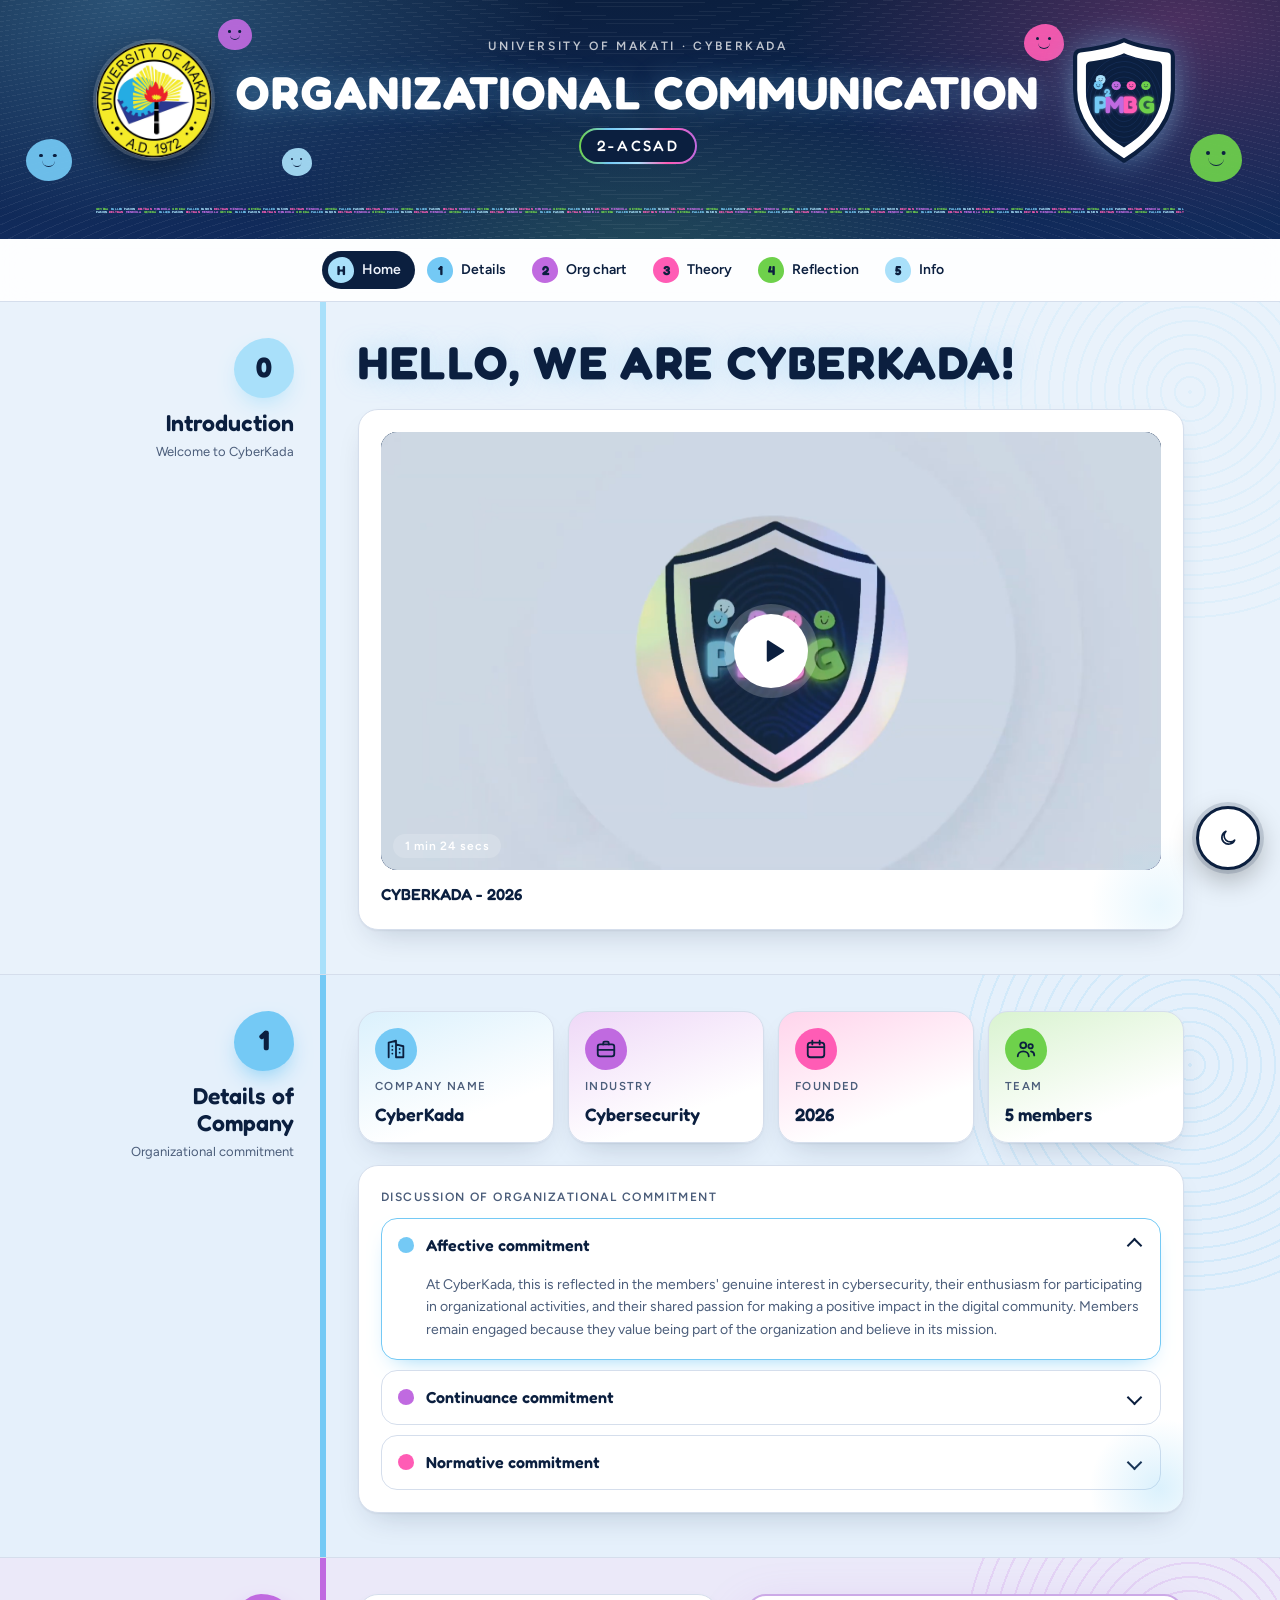
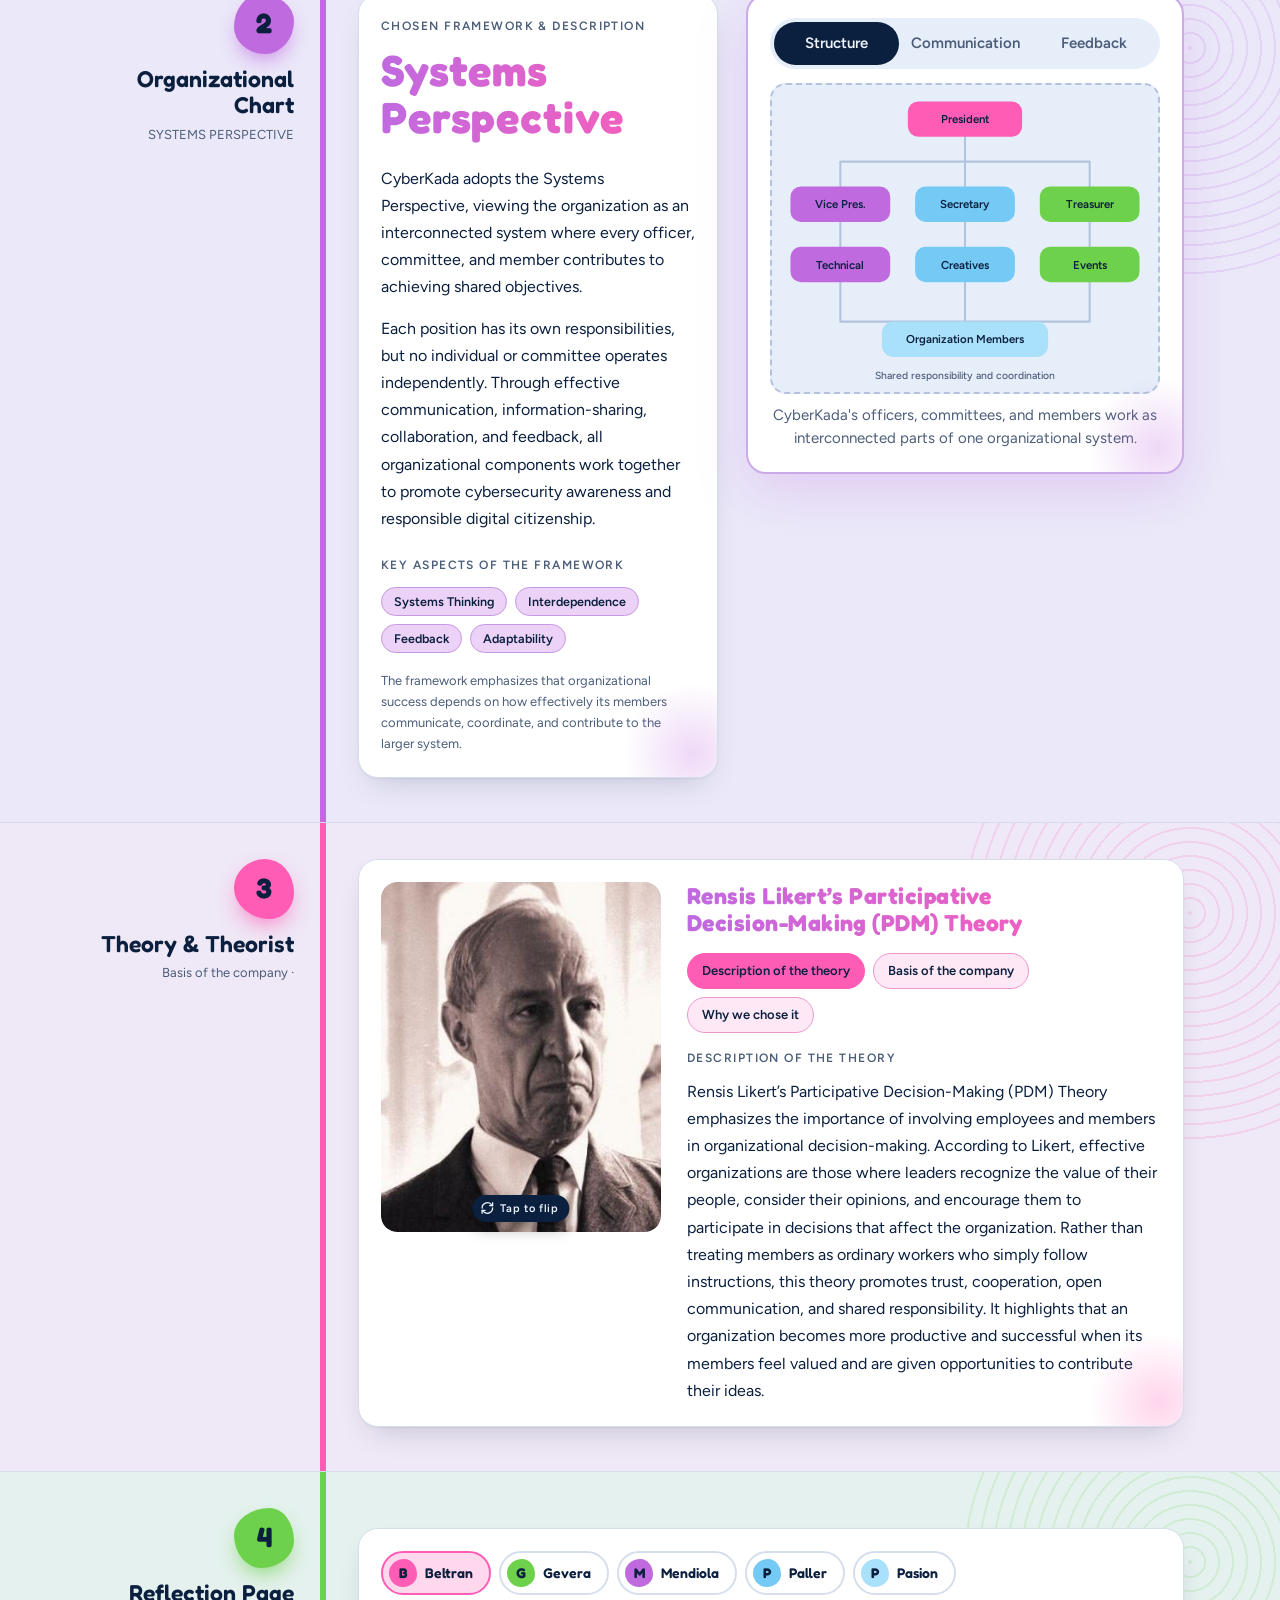
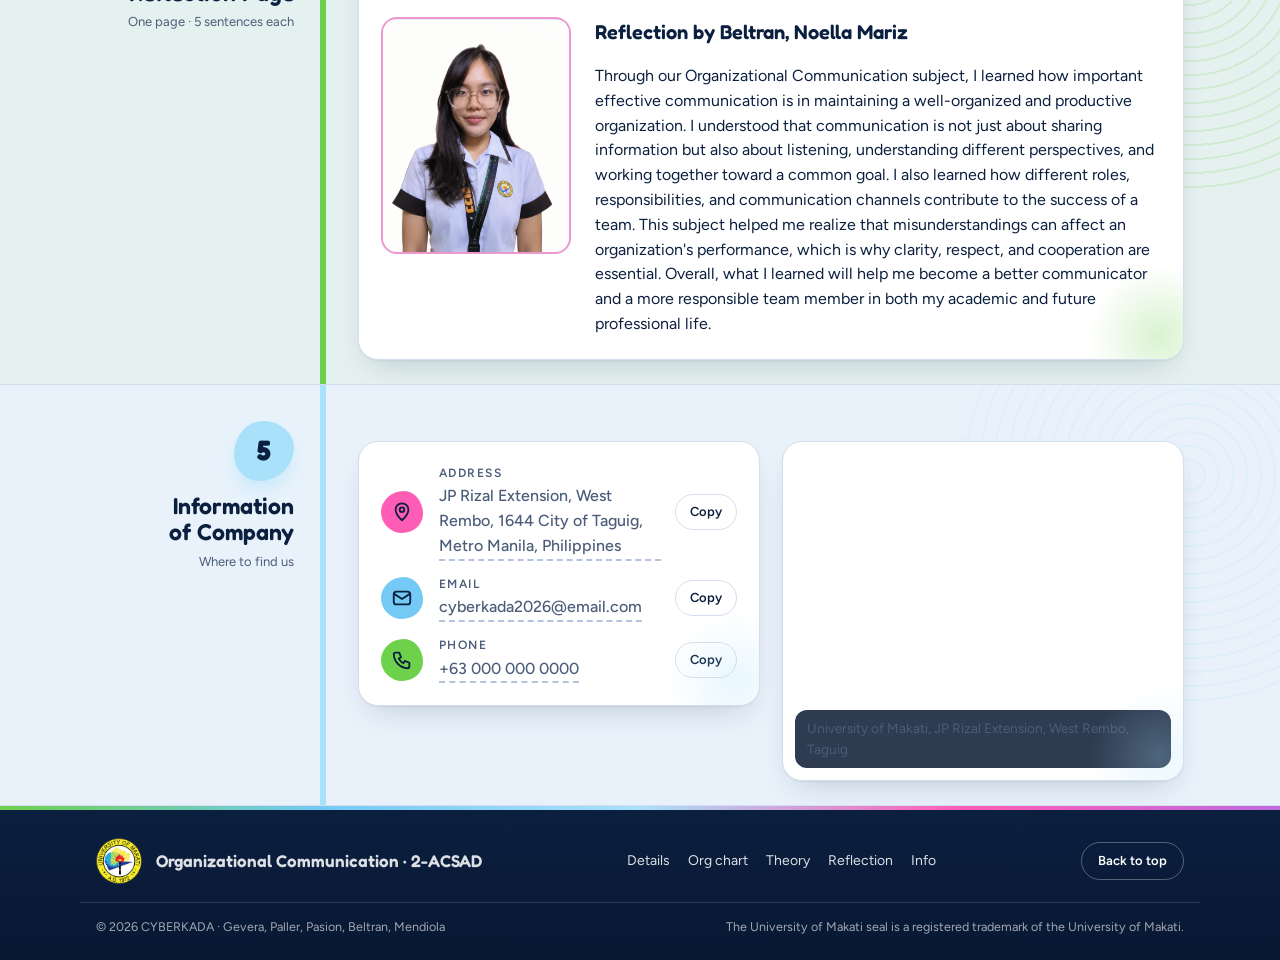
==== index.html @ 62d1622a "Add files via upload" ====
<!DOCTYPE html>
<html lang="en">
<head>
<meta charset="UTF-8">
<meta name="viewport" content="width=device-width, initial-scale=1, viewport-fit=cover">
<title>CyberKada</title>
<link rel="preconnect" href="https://fonts.googleapis.com">
<link rel="preconnect" href="https://fonts.gstatic.com" crossorigin>
<link rel="stylesheet" href="https://fonts.googleapis.com/css2?family=Fredoka:wght@500;600;700&family=Figtree:wght@400;500;600&display=swap">
<link rel="stylesheet" href="style.css">
</head>
<body>

<!-- ============ HERO ============ -->
<header class="hero" id="top-of-page">
  <div class="floaters" aria-hidden="true">
    <i class="fl" style="--c: var(--sky); --s: 46px; left: 2%; top: 58%; --du: 7s"></i>
    <i class="fl" style="--c: var(--violet); --s: 34px; left: 17%; top: 8%; --du: 6s; --d: -2s"></i>
    <i class="fl" style="--c: var(--pink); --s: 40px; left: 80%; top: 10%; --du: 8s; --d: -1s"></i>
    <i class="fl" style="--c: var(--lime); --s: 52px; left: 93%; top: 56%; --du: 7.5s; --d: -3s"></i>
    <i class="fl" style="--c: var(--ice); --s: 30px; left: 22%; top: 62%; --du: 6.5s; --d: -4s"></i>
  </div>

  <div class="wrap">
    <div class="bar">
      <a class="seal" href="#top-of-page" aria-label="University of Makati seal">
        <img src="umak-logo.png" alt="University of Makati seal" width="512" height="512">
      </a>

      <div class="title">
        <p class="eyebrow">University of Makati · Cyberkada</p>
        <h1>Organizational Communication</h1>
        <span class="sect">2-ACSAD</span>
      </div>

      <button class="co" id="logo" type="button" aria-label="P squared M B G company logo. Tap to make the blobs bounce.">
        <svg viewBox="0 0 200 240" aria-hidden="true">
          <defs>
            <path id="shp" d="M100 4C80 14 40 22 16 24Q6 25 6 36L6 100C6 160 50 205 100 236C150 205 194 160 194 100L194 36Q194 25 184 24C160 22 120 14 100 4Z"/>
            <clipPath id="inner"><use href="#shp" transform="translate(100 120) scale(.78) translate(-100 -120)"/></clipPath>
            <filter id="glow" x="-25%" y="-35%" width="150%" height="170%"><feGaussianBlur stdDeviation="3.4"/></filter>
            <g id="letters" font-family="Fredoka, 'Baloo 2', 'Arial Rounded MT Bold', system-ui, sans-serif" font-weight="700" font-size="46" text-anchor="middle">
              <text class="f-sky" x="55" y="144">P</text>
              <text class="f-violet" x="82" y="144">M</text>
              <text class="f-pink" x="113" y="144">B</text>
              <text class="f-lime" x="144" y="144">G</text>
              <text class="f-sky" x="70" y="113" font-size="21" transform="rotate(-10 70 113)">2</text>
            </g>
          </defs>

          <use href="#shp" class="f-paper" stroke="#0b1f3f" stroke-width="8" stroke-linejoin="round"/>
          <g clip-path="url(#inner)">
            <rect width="200" height="240" class="f-navy"/>
            <g class="fp">
              <ellipse cx="100" cy="128" rx="10" ry="13"/>
              <ellipse cx="100" cy="128" rx="18" ry="23" stroke-dasharray="60 5 30 6"/>
              <ellipse cx="100" cy="128" rx="26" ry="33" stroke-dasharray="80 4 40 7"/>
              <ellipse cx="100" cy="128" rx="34" ry="43" stroke-dasharray="100 6 50 5"/>
              <ellipse cx="100" cy="128" rx="42" ry="53" stroke-dasharray="120 5 60 8"/>
              <ellipse cx="100" cy="128" rx="50" ry="63" stroke-dasharray="140 7 70 5"/>
              <ellipse cx="100" cy="128" rx="58" ry="73" stroke-dasharray="160 5 80 9"/>
              <ellipse cx="100" cy="128" rx="66" ry="83" stroke-dasharray="180 8 90 6"/>
              <ellipse cx="100" cy="128" rx="74" ry="93" stroke-dasharray="200 6 100 7"/>
            </g>
          </g>

          <!-- five blobs, one per surname initial -->
          <g transform="translate(55 80)"><g class="bl" style="--i:0"><ellipse rx="9.5" ry="9" class="f-ice"/><circle cx="-3" cy="-1.5" r=".9" class="f-navy"/><circle cx="3" cy="-1.5" r=".9" class="f-navy"/><path class="face-line" d="M-3.2 1.6Q0 4.8 3.2 1.6"/></g></g>
          <g transform="translate(50.5 91)"><g class="bl" style="--i:1"><ellipse rx="8.8" ry="8.2" class="f-sky"/><circle cx="-3" cy="-1.8" r=".9" class="f-navy"/><circle cx="3" cy="-1.8" r=".9" class="f-navy"/><path class="face-line" d="M-3.2 1.4Q0 4.6 3.2 1.4"/></g></g>
          <g transform="translate(85 91.5)"><g class="bl" style="--i:2"><ellipse rx="9" ry="8.4" class="f-violet"/><circle cx="-3" cy="-1.8" r=".9" class="f-navy"/><circle cx="3" cy="-1.8" r=".9" class="f-navy"/><path class="face-line" d="M-3.2 1.4Q0 4.6 3.2 1.4"/></g></g>
          <g transform="translate(114 91.5)"><g class="bl" style="--i:3"><ellipse rx="9" ry="8.4" class="f-pink"/><circle cx="-3" cy="-1.8" r=".9" class="f-navy"/><circle cx="3" cy="-1.8" r=".9" class="f-navy"/><path class="face-line" d="M-3.2 1.4Q0 4.6 3.2 1.4"/></g></g>
          <g transform="translate(142 91.5)"><g class="bl" style="--i:4"><ellipse rx="9" ry="8.4" class="f-lime"/><circle cx="-3" cy="-1.8" r=".9" class="f-navy"/><circle cx="3" cy="-1.8" r=".9" class="f-navy"/><path class="face-line" d="M-3.2 1.4Q0 4.6 3.2 1.4"/></g></g>

          <use href="#letters" filter="url(#glow)" opacity=".85"/>
          <use href="#letters"/>
        </svg>
      </button>
    </div>

    

    <!-- Divider: a line from afar, the surnames when zoomed in (filled by script.js) -->
    <div class="names" id="rule" aria-hidden="true"></div>
  </div>
</header>

<!-- ============ STICKY NAV ============ -->
<nav class="nav" aria-label="Sections">
  <div class="wrap">
    <div class="pills">
      <a class="pill" href="#s0" style="--c: var(--ice)"><b>H</b>Home</a>
      <a class="pill" href="#s1" style="--c: var(--sky)"><b>1</b>Details</a>
      <a class="pill" href="#s2" style="--c: var(--violet)"><b>2</b>Org chart</a>
      <a class="pill" href="#s3" style="--c: var(--pink)"><b>3</b>Theory</a>
      <a class="pill" href="#s4" style="--c: var(--lime)"><b>4</b>Reflection</a>
      <a class="pill" href="#s5" style="--c: var(--ice)"><b>5</b>Info</a>
    </div>
    
  </div>
  <div class="progress" aria-hidden="true"></div>
</nav>

<main>


  <section class="band" id="s0" style="--c: var(--ice)" aria-labelledby="h0-intro">
    <div class="wrap sec">
      <div class="rail-col">
        <div class="rail">
          <div class="num">0</div>
          <div>
            <h2 id="h0-intro">Introduction</h2>
            <p class="hint">Welcome to CyberKada</p>
          </div>
        </div>
      </div>
      <div class="body">
        <h1>Hello, we are CyberKada!</h1>

        <!-- EMBEDDED VIDEO (moved here from Section 3) -->
        <div class="card rv" style="--c: var(--ice)">
          <!-- Put the embed link in data-embed, e.g. https://www.youtube.com/embed/VIDEO_ID -->
            <div class="video" id="video" data-embed="https://youtu.be/MFbnEUSoSR4?si=1I6hpJGEQ3uAbpvI">
            <div class="vposter">
              <img src="img/Screenshot 2026-11-20 142925.png" alt="Thumbnail">
            </div>
            <button class="play" id="play" type="button" aria-label="Play the intro video">
              <svg viewBox="0 0 24 24" fill="currentColor" aria-hidden="true"><path d="M7 4.5v15a1 1 0 0 0 1.5.86l12-7.5a1 1 0 0 0 0-1.72l-12-7.5A1 1 0 0 0 7 4.5z"/></svg>
            </button>
            <span class="vbadge">1 min 24 secs</span>
          </div>
          <div class="vcap">
            <strong>CYBERKADA - 2026</strong>
          </div>
        </div>
      </div>
    </div>
  </section>

  <!-- ============ 1 · DETAILS OF COMPANY ============ -->
  <section class="band" id="s1" style="--c: var(--sky)" aria-labelledby="h1-details">
    <div class="wrap sec">
      <div class="rail-col">
        <div class="rail">
          <div class="num">1</div>
          <div>
            <h2 id="h1-details">Details of Company</h2>
            <p class="hint">Organizational commitment</p>
          </div>
        </div>
      </div>
      <div class="body">
        <div class="tiles rv">
          <article class="tile" style="--c: var(--sky)">
            <span class="ico"><svg viewBox="0 0 24 24" fill="none" stroke="currentColor" stroke-width="2" stroke-linecap="round" stroke-linejoin="round" aria-hidden="true"><path d="M4 21V5l8-2v18M12 21h8V9l-8-2M8 9h.01M8 13h.01M8 17h.01M16 12h.01M16 16h.01"/></svg></span>
            <span class="k">Company name</span>
            <strong class="v">CyberKada</strong>
          </article>
          <article class="tile" style="--c: var(--violet)">
            <span class="ico"><svg viewBox="0 0 24 24" fill="none" stroke="currentColor" stroke-width="2" stroke-linecap="round" stroke-linejoin="round" aria-hidden="true"><rect x="3" y="7" width="18" height="13" rx="2.5"/><path d="M9 7V5.5A1.5 1.5 0 0 1 10.5 4h3A1.5 1.5 0 0 1 15 5.5V7M3 13h18"/></svg></span>
            <span class="k">Industry</span>
            <strong class="v">Cybersecurity</strong>
          </article>
          <article class="tile" style="--c: var(--pink)">
            <span class="ico"><svg viewBox="0 0 24 24" fill="none" stroke="currentColor" stroke-width="2" stroke-linecap="round" stroke-linejoin="round" aria-hidden="true"><rect x="3" y="5" width="18" height="16" rx="3"/><path d="M8 3v4M16 3v4M3 10h18"/></svg></span>
            <span class="k">Founded</span>
            <strong class="v">2026</strong>
          </article>
          <article class="tile" style="--c: var(--lime)">
            <span class="ico"><svg viewBox="0 0 24 24" fill="none" stroke="currentColor" stroke-width="2" stroke-linecap="round" stroke-linejoin="round" aria-hidden="true"><circle cx="9" cy="8" r="3.2"/><path d="M3 20c0-3.5 2.7-5.5 6-5.5s6 2 6 5.5"/><circle cx="17" cy="9" r="2.4"/><path d="M17.5 14.6c2.3.3 3.5 2 3.5 4.4"/></svg></span>
            <span class="k">Team</span>
            <strong class="v"><span data-count="5">5</span> members</strong>
          </article>
        </div>

        <div class="card rv" style="--c: var(--sky)">
          <p class="kicker">Discussion of organizational commitment</p>
         <div class="acc">
          <details open name="commitment" style="--c: var(--sky)">
            <summary><span>Affective commitment</span></summary>
            <div class="acc-body">
              <p>
                At CyberKada, this is reflected in the members' genuine interest in cybersecurity,
                their enthusiasm for participating in organizational activities, and their shared
                passion for making a positive impact in the digital community. Members remain engaged
                because they value being part of the organization and believe in its mission.
              </p>
            </div>
          </details>

          <details name="commitment" style="--c: var(--violet)">
            <summary><span>Continuance commitment</span></summary>
            <div class="acc-body">
              <p>
                Within CyberKada, members recognize the value of the experiences, knowledge,
                opportunities, relationships, and skills they gain through their involvement.
                The responsibilities they undertake and the progress they contribute to encourage
                them to remain committed and continue supporting the organization's initiatives.
              </p>
            </div>
          </details>

          <details name="commitment" style="--c: var(--pink)">
            <summary><span>Normative commitment</span></summary>
            <div class="acc-body">
              <p>
                At CyberKada, this is demonstrated through members' dedication to fulfilling
                their assigned roles, supporting fellow members, and contributing to organizational
                objectives. Members recognize their responsibilities and remain committed to upholding
                the organization's values, maintaining teamwork, and fulfilling the trust placed in them.
              </p>
            </div>
          </details>
        </div>
        </div>
      </div>
    </div>
  </section>


<!-- ============ 2 · ORGANIZATIONAL CHART ============ -->
<section class="band" id="s2" style="--c: var(--violet)" aria-labelledby="h2-chart">
  <div class="wrap sec">
    <div class="rail-col">
      <div class="rail">
        <div class="num">2</div>
        <div>
          <h2 id="h2-chart">Organizational Chart</h2>
          <p class="hint">SYSTEMS PERSPECTIVE</p>
        </div>
      </div>
    </div>

    <div class="body">
      <div class="split">

                <!-- FRAMEWORK DESCRIPTION (left) -->
        <div class="card fw rv" style="--c: var(--violet)">
          <p class="kicker">Chosen framework &amp; description</p>

          <h3 class="fw-word">Systems Perspective</h3>

          <p>
            CyberKada adopts the Systems Perspective, viewing the
            organization as an interconnected system where every
            officer, committee, and member contributes to achieving
            shared objectives.
          </p>

          <p>
            Each position has its own responsibilities, but no
            individual or committee operates independently.
            Through effective communication, information-sharing,
            collaboration, and feedback, all organizational
            components work together to promote cybersecurity
            awareness and responsible digital citizenship.
          </p>

          <p class="kicker">Key aspects of the framework</p>

          <div class="chips">
            <span class="tag">Systems Thinking</span>
            <span class="tag">Interdependence</span>
            <span class="tag">Feedback</span>
            <span class="tag">Adaptability</span>
          </div>

          <p class="note">
            The framework emphasizes that organizational success
            depends on how effectively its members communicate,
            coordinate, and contribute to the larger system.
          </p>
        </div>

        <!-- ORGANIZATIONAL CHART PREVIEW (main highlight, right) -->
        <div class="card chart-card rv" style="--c: var(--violet)">


          <div class="seg" role="group" aria-label="Preview organizational systems">
            <button type="button" data-variant="tree" aria-pressed="true">Structure</button>
            <button type="button" data-variant="flat" aria-pressed="false">Communication</button>
            <button type="button" data-variant="matrix" aria-pressed="false">Feedback</button>
          </div>

          <button class="zoom" type="button" data-zoom aria-label="Enlarge the chart preview">

                        <svg class="orgsvg" id="orgsvg" data-active="tree"
              viewBox="0 0 360 284"
              role="img"
              aria-label="CyberKada interconnected organizational system">

              <!-- 1. STRUCTURE -->
              <g data-v="tree">
                <path class="ln"
                  d="M180 44 V68
                     M60 68 H300
                     M60 68 V92 M180 68 V92 M300 68 V92
                     M60 126 V150 M180 126 V150 M300 126 V150
                     M60 184 V222 M180 184 V222 M300 184 V222
                     M60 222 H300"/>

                <g class="nd n-pink">
                  <title>President</title>
                  <rect x="125" y="10" width="110" height="34" rx="10"/>
                  <text x="180" y="31">President</text>
                </g>

                <g class="nd n-violet">
                  <rect x="12" y="92" width="96" height="34" rx="10"/>
                  <text x="60" y="113">Vice Pres.</text>
                </g>
                <g class="nd n-sky">
                  <rect x="132" y="92" width="96" height="34" rx="10"/>
                  <text x="180" y="113">Secretary</text>
                </g>
                <g class="nd n-lime">
                  <rect x="252" y="92" width="96" height="34" rx="10"/>
                  <text x="300" y="113">Treasurer</text>
                </g>

                <g class="nd n-violet">
                  <rect x="12" y="150" width="96" height="34" rx="10"/>
                  <text x="60" y="171">Technical</text>
                </g>
                <g class="nd n-sky">
                  <rect x="132" y="150" width="96" height="34" rx="10"/>
                  <text x="180" y="171">Creatives</text>
                </g>
                <g class="nd n-lime">
                  <rect x="252" y="150" width="96" height="34" rx="10"/>
                  <text x="300" y="171">Events</text>
                </g>

                <g class="nd n-ice">
                  <rect x="100" y="222" width="160" height="34" rx="11"/>
                  <text x="180" y="243">Organization Members</text>
                </g>

                <text x="180" y="277" class="svg-note">
                  Shared responsibility and coordination
                </text>
              </g>

              <!-- 2. COMMUNICATION -->
              <g data-v="flat">
                <defs>
                  <marker id="commArrow" markerWidth="6" markerHeight="6"
                    refX="5" refY="3" orient="auto">
                    <path d="M0 0 L6 3 L0 6" fill="none"
                      stroke="currentColor" stroke-width="1"/>
                  </marker>
                </defs>

                <g class="nd n-pink">
                  <rect x="120" y="10" width="120" height="34" rx="10"/>
                  <text x="180" y="31">Leadership</text>
                </g>

                <path class="ln" marker-end="url(#commArrow)"
                  d="M180 44 V74
                     M60 74 H300
                     M60 74 V108
                     M180 74 V108
                     M300 74 V108"/>

                <g class="nd n-violet">
                  <rect x="12" y="108" width="96" height="34" rx="10"/>
                  <text x="60" y="129">Technical</text>
                </g>
                <g class="nd n-sky">
                  <rect x="132" y="108" width="96" height="34" rx="10"/>
                  <text x="180" y="129">Creatives</text>
                </g>
                <g class="nd n-lime">
                  <rect x="252" y="108" width="96" height="34" rx="10"/>
                  <text x="300" y="129">Events</text>
                </g>

                <path class="ln" marker-end="url(#commArrow)"
                  d="M108 125 H132
                     M228 125 H252"/>

                <path class="ln" marker-end="url(#commArrow)"
                  d="M60 142 V186
                     M180 142 V186
                     M300 142 V186
                     M60 186 H300
                     M180 186 V212"/>

                <g class="nd n-ice">
                  <rect x="110" y="212" width="140" height="34" rx="11"/>
                  <text x="180" y="233">Members</text>
                </g>

                <text x="180" y="270" class="svg-note">
                  Information sharing and coordination
                </text>
              </g>

              <!-- 3. FEEDBACK -->
              <g data-v="matrix">
                <g class="nd n-pink">
                  <rect x="120" y="10" width="120" height="34" rx="10"/>
                  <text x="180" y="31">CyberKada</text>
                </g>

                <path class="ln" d="M180 44 V70"/>

                <g class="nd n-sky">
                  <rect x="95" y="70" width="170" height="34" rx="10"/>
                  <text x="180" y="91">Activities &amp; Projects</text>
                </g>

                <path class="ln" d="M180 104 V130"/>

                <g class="nd n-lime">
                  <rect x="95" y="130" width="170" height="34" rx="10"/>
                  <text x="180" y="151">Evaluation</text>
                </g>

                <path class="ln" d="M180 164 V190"/>

                <g class="nd n-violet">
                  <rect x="95" y="190" width="170" height="34" rx="10"/>
                  <text x="180" y="211">Feedback &amp; Suggestions</text>
                </g>

                <!-- feedback loop back to CyberKada -->
                <path class="ln" d="M95 207 H34 V27 H120"/>
                <path class="ln" d="M109 20 L120 27 L109 34"/>

                <text x="180" y="256" class="svg-note">
                  Continuous improvement and adaptation
                </text>
              </g>

            </svg>
          </button>

          <p class="note" id="org-description">
            CyberKada's officers, committees, and members work as
            interconnected parts of one organizational system.
          </p>
        </div>

      </div>
    </div>
  </div>
</section>


  <!-- ============ 3 · THEORY & THEORIST ============ -->
  <section class="band" id="s3" style="--c: var(--pink)" aria-labelledby="h3-theory">
    <div class="wrap sec">
      <div class="rail-col">
        <div class="rail">
          <div class="num">3</div>
          <div>
            <h2 id="h3-theory">Theory &amp; Theorist</h2>
            <p class="hint">Basis of the company · </p>
          </div>
        </div>
      </div>
      <div class="body">
        <div class="theory-grid">
          <div class="card rv" style="--c: var(--pink)">
            <div class="tcard">

              <!-- Flip photo: front = theorist, back = second image -->
              <div class="flip" id="flip" role="button" tabindex="0" aria-pressed="false"
                   aria-label="Theorist photo. Press to flip and see the other image.">
                <div class="flip-in">
                  <div class="face front">
                    <img src="img/renesis.jpg" alt="Photo of Rensis Likert">
                  </div>
                  <div class="face back photo">
                    <img src="img/pdm diagram.jpg" alt="PDM Theory">
                  </div>
                  

                </div>
<button class="flip-zoom" id="flipZoom" type="button" aria-label="Enlarge the PDM diagram" tabindex="-1" style="position:absolute;right:10px;bottom:10px;z-index:4;margin:0;padding:3px 10px;border:0;border-radius:999px;background:var(--ink);color:var(--bg);font:600 11px var(--font-body);letter-spacing:.06em;line-height:1.5;opacity:0;pointer-events:none;transition:opacity .2s">Enlarge</button>                
                <span class="flip-hint" id="flipHint" aria-hidden="true">
                  <svg viewBox="0 0 24 24" fill="none" stroke="currentColor" stroke-width="2.2" stroke-linecap="round" stroke-linejoin="round"><path d="M3 12a9 9 0 0 1 15.5-6.2L21 8"/><path d="M21 3v5h-5"/><path d="M21 12a9 9 0 0 1-15.5 6.2L3 16"/><path d="M3 21v-5h5"/></svg>
                  <span id="flipHintText">Tap to flip</span>
                </span>
              </div>

              <div>

                <!-- Paragraph switcher -->

                <h5 class="fw-word-sm">Rensis Likert’s Participative Decision-Making (PDM) Theory</h5>

                <p class="kicker"></p>


                <div class="ttabs" role="tablist" aria-label="Theory sections">
                  <button class="ttab" role="tab" id="tt-1" aria-controls="tp-1" aria-selected="true" type="button">Description of the theory</button>
                  <button class="ttab" role="tab" id="tt-2" aria-controls="tp-2" aria-selected="false" tabindex="-1" type="button">Basis of the company</button>
                  <button class="ttab" role="tab" id="tt-3" aria-controls="tp-3" aria-selected="false" tabindex="-1" type="button">Why we chose it</button>
                </div>

                <div class="tpanel" id="tp-1" role="tabpanel" aria-labelledby="tt-1">
                  <p class="kicker">Description of the theory</p>
                  <p>Rensis Likert’s Participative Decision-Making (PDM) Theory emphasizes the importance of involving employees and members in organizational decision-making. According to Likert, effective organizations are those where leaders recognize the value of their people, consider their opinions, and encourage them to participate in decisions that affect the organization. Rather than treating members as ordinary workers who simply follow instructions, this theory promotes trust, cooperation, open communication, and shared responsibility. It highlights that an organization becomes more productive and successful when its members feel valued and are given opportunities to contribute their ideas.</p>
                </div>

                <div class="tpanel" id="tp-2" role="tabpanel" aria-labelledby="tt-2" hidden>
                  <p class="kicker">Basis of the company</p>
                  <p>This theory relates to CyberKada because our organization promotes cybersecurity awareness, digital literacy, and responsible technology use through teamwork and collective efforts. Although each of our five members has a specific role and responsibility, every member contributes ideas, suggestions, and efforts toward achieving our common goals. For instance, when planning cybersecurity awareness campaigns, creating educational materials, or organizing activities, members can share their perspectives and participate in making decisions. Our organizational structure provides leadership and clear responsibilities while still allowing collaboration and communication among members. This reflects Likert’s idea that an organization’s success depends not only on its leaders but also on the active participation of its people.</p>
                </div>

                <div class="tpanel" id="tp-3" role="tabpanel" aria-labelledby="tt-3" hidden>
                  <p class="kicker">Why we chose it</p>
                  <p>We chose Rensis Likert’s Participative Decision-Making Theory because we believe that CyberKada cannot achieve its objectives through individual efforts alone. Since our organization focuses on educating and empowering people about cybersecurity, we also need to practice the values we promote within our own team. By listening to one another, respecting different opinions, and making decisions collaboratively, we can develop better ideas and accomplish our responsibilities more effectively. This theory represents the kind of organization we want CyberKada to be: one where leadership is supported by teamwork, every member has a voice, and everyone works together toward a common purpose.</p>
                </div>
              </div>

            </div>
          </div>
        </div>
      </div>
    </div>
  </section>

    <!-- ============ 4 · REFLECTION PAGE ============ -->
  <section class="band" id="s4" style="--c: var(--lime)" aria-labelledby="h4-reflection">
    <div class="wrap sec">
      <div class="rail-col">
        <div class="rail">
          <div class="num">4</div>
          <div>
            <h2 id="h4-reflection">Reflection Page</h2>
            <p class="hint">One page · 5 sentences each</p>
          </div>
        </div>
      </div>
      <div class="body">
        <div class="card rv" style="--c: var(--lime)">

          <div class="tabs" role="tablist" aria-label="Group members">
            <button class="tab" role="tab" type="button" id="tab-beltran" aria-controls="panel-beltran" aria-selected="true" style="--c: var(--pink)"><i class="mini">B</i>Beltran</button>
            <button class="tab" role="tab" type="button" id="tab-gevera" aria-controls="panel-gevera" aria-selected="false" tabindex="-1" style="--c: var(--lime)"><i class="mini">G</i>Gevera</button>
            <button class="tab" role="tab" type="button" id="tab-mendiola" aria-controls="panel-mendiola" aria-selected="false" tabindex="-1" style="--c: var(--violet)"><i class="mini">M</i>Mendiola</button>
            <button class="tab" role="tab" type="button" id="tab-paller" aria-controls="panel-paller" aria-selected="false" tabindex="-1" style="--c: var(--sky)"><i class="mini">P</i>Paller</button>
            <button class="tab" role="tab" type="button" id="tab-pasion" aria-controls="panel-pasion" aria-selected="false" tabindex="-1" style="--c: var(--ice)"><i class="mini">P</i>Pasion</button>
          </div>

          <!-- ===== BELTRAN ===== -->
          <div class="panel" role="tabpanel" id="panel-beltran" aria-labelledby="tab-beltran" style="--c: var(--pink)">
            <div class="refl">
              <figure class="rphoto">
                <svg viewBox="0 0 24 24" fill="none" stroke="currentColor" stroke-width="1.6" stroke-linecap="round" stroke-linejoin="round" aria-hidden="true"><circle cx="12" cy="8" r="3.5"/><path d="M5 20c0-4 3-6 7-6s7 2 7 6"/></svg>
                <img src="img/Beltran.png" alt="Photo of Noella Mariz Beltran">
              </figure>
              <div class="rtext">
                <div class="pan-head"><h3>Reflection by Beltran, Noella Mariz</h3></div>
                <p>
                  Through our Organizational Communication subject, I learned how important effective
                  communication is in maintaining a well-organized and productive organization.
                  I understood that communication is not just about sharing information but also
                  about listening, understanding different perspectives, and working together toward
                  a common goal. I also learned how different roles, responsibilities, and communication
                  channels contribute to the success of a team. This subject helped me realize that
                  misunderstandings can affect an organization's performance, which is why clarity, respect,
                  and cooperation are essential. Overall, what I learned will help me become a better communicator
                  and a more responsible team member in both my academic and future professional life.
                </p>
              </div>
            </div>
          </div>

          <!-- ===== GEVERA ===== -->
          <div class="panel" role="tabpanel" id="panel-gevera" aria-labelledby="tab-gevera" style="--c: var(--lime)" hidden>
            <div class="refl">
              <figure class="rphoto">
                
                
                <img src="img/Dan.jpg" alt="Daniel Gevera">
              </figure>
              <div class="rtext">
                <div class="pan-head"><h3>Reflection by Gevera, Daniel</h3></div>
                <p>
                  <!-- paste Gevera's reflection paragraph here -->
                  Organizational Communication taught me that an organization can only function well when its members communicate clearly, honestly, and consistently. Working on CyberKada helped me see how each role, from leadership to the creative and technical teams, depends on shared information and coordination to reach common goals. I learned that good communication also means listening to feedback and being open to different ideas, since these help a team improve and adapt. This subject showed me that commitment grows when members feel valued, understand their responsibilities, and trust one another. Overall, what I learned will help me become a more cooperative and effective communicator in both my academic life and my future career.
                </p>
              </div>
            </div>
          </div>

          <!-- ===== MENDIOLA ===== -->
          <div class="panel" role="tabpanel" id="panel-mendiola" aria-labelledby="tab-mendiola" style="--c: var(--violet)" hidden>
            <div class="refl">
              <figure class="rphoto">
                <img src="img/CJ.png" alt="Carl Justin Mendiola">
              </figure>
              <div class="rtext">
                <div class="pan-head"><h3>Reflection by Mendiola, Carl Justin</h3></div>
                <p>
                   Through our Organizational Communication subject, I learned that good communication is important in making a team work better. While working on our CyberKada project, I realized that I cannot just focus on my own responsibilities because I also need to consider my groupmates and how our work connects with one another. I learned that sharing ideas, listening to different opinions, and helping each other make decisions can make it easier for us to reach our goals. It also made me realize that I still have room to improve when it comes to expressing my thoughts and communicating with others. Overall, this subject taught me to be more open, responsible, and cooperative, which I know will help me in future school projects and in my career.
                  </p>
                </p>
              </div>
            </div>
          </div>

          <!-- ===== PALLER ===== -->
          <div class="panel" role="tabpanel" id="panel-paller" aria-labelledby="tab-paller" style="--c: var(--sky)" hidden>
            <div class="refl">
              <figure class="rphoto">
                <svg viewBox="0 0 24 24" fill="none" stroke="currentColor" stroke-width="1.6" stroke-linecap="round" stroke-linejoin="round" aria-hidden="true"><circle cx="12" cy="8" r="3.5"/><path d="M5 20c0-4 3-6 7-6s7 2 7 6"/></svg>
                 <img src="img/Paller.jpg" alt="Photo of Zither Alphonsus Paller">
              </figure>
              <div class="rtext">
                <div class="pan-head"><h3>Reflection by Paller, Zither Alphonsus</h3></div>
                <p>
                  <!-- paste Paller's reflection paragraph here -->
                  Through Organizational Communication, I learned that communication is the thread that holds an organization together, and that it involves listening and giving feedback as much as sharing information. Building CyberKada with my groupmates showed me how the Systems Perspective works in practice, because every officer, committee, and member depends on the others to get things done. I also came to understand that commitment comes in different forms, whether it is genuine interest in the cause, the value of what we gain from staying, or the responsibility we feel toward our teammates. Working on this project taught me that unclear messages and unshared updates can slow down a team, while respect and open discussion help it move forward. Overall, this subject has prepared me to be a clearer communicator and a more dependable team member, both in my studies and in my future career in the field of technology.
                </p>
              </div>
            </div>
          </div>

          <!-- ===== PASION ===== -->
          <div class="panel" role="tabpanel" id="panel-pasion" aria-labelledby="tab-pasion" style="--c: var(--ice)" hidden>
            <div class="refl">
              <figure class="rphoto">
                <img src="img/Hans.jpg" alt="Hans Pasion">
              </figure>
              <div class="rtext">
                <div class="pan-head"><h3>Reflection by Pasion, Hans Philip</h3></div>
                <p>
                  <!-- paste Pasion's reflection paragraph here -->
                  Through Organizational Communication, I realized how important communication is in building a successful and organized team. Being part of CyberKada with my groupmates helped me understand that teamwork is not only about completing tasks but also about supporting one another and taking responsibility. I learned that every member has a role to fulfill, and cooperation makes it easier to achieve our common goals. I also realized that listening to others, respecting different opinions, and giving clear updates can prevent misunderstandings and improve our teamwork. This experience taught me that commitment, trust, and open communication are important in maintaining a strong organization. Overall, this subject helped me improve how I communicate and work with others, which I can apply not only in my studies but also in my future career.
                </p>
              </div>
            </div>
          </div>

        </div>
      </div>
    </div>
  </section>

  <!-- ============ 5 · INFORMATION OF COMPANY ============ -->
  <section class="band" id="s5" style="--c: var(--ice)" aria-labelledby="h5-info">
    <div class="wrap sec">
      <div class="rail-col">
        <div class="rail">
          <div class="num">5</div>
          <div>
            <h2 id="h5-info">Information of Company</h2>
            <p class="hint">Where to find us</p>
          </div>
        </div>
      </div>
      <div class="body">
        <div class="split">
          <div class="card rv" style="--c: var(--ice)">
            <ul class="clist">
              <li>
                <span class="ico" style="--c: var(--pink)"><svg viewBox="0 0 24 24" fill="none" stroke="currentColor" stroke-width="2" stroke-linecap="round" stroke-linejoin="round" aria-hidden="true"><path d="M12 21s-7-6.2-7-11.5a7 7 0 0 1 14 0C19 14.8 12 21 12 21z"/><circle cx="12" cy="9.5" r="2.5"/></svg></span>
                <div><p class="kicker">Address</p><p class="val ph-text" id="addr">JP Rizal Extension, West Rembo, 1644 City of Taguig, Metro Manila, Philippines</p></div>
                <button class="copy" type="button" data-copy="#addr">Copy</button>
              </li>
              <li>
                <span class="ico" style="--c: var(--sky)"><svg viewBox="0 0 24 24" fill="none" stroke="currentColor" stroke-width="2" stroke-linecap="round" stroke-linejoin="round" aria-hidden="true"><rect x="3" y="5" width="18" height="14" rx="3"/><path d="M3.5 7.5 12 13l8.5-5.5"/></svg></span>
                <div><p class="kicker">Email</p><p class="val ph-text" id="mail">cyberkada2026@email.com</p></div>
                <button class="copy" type="button" data-copy="#mail">Copy</button>
              </li>
              <li>
                <span class="ico" style="--c: var(--lime)"><svg viewBox="0 0 24 24" fill="none" stroke="currentColor" stroke-width="2" stroke-linecap="round" stroke-linejoin="round" aria-hidden="true"><path d="M5 4h4l2 5-2.5 1.5a11 11 0 0 0 5 5L15 13l5 2v4a2 2 0 0 1-2 2A16 16 0 0 1 3 6a2 2 0 0 1 2-2z"/></svg></span>
                <div><p class="kicker">Phone</p><p class="val ph-text" id="tel">+63 000 000 0000</p></div>
                <button class="copy" type="button" data-copy="#tel">Copy</button>
              </li>
            </ul>
          </div>

          <div class="card rv map-card" style="--c: var(--ice); position:relative; padding:0; overflow:hidden; min-height:340px;">
  <iframe
    title="Map of University of Makati"
    src="https://www.google.com/maps?q=University+of+Makati,+JP+Rizal+Extension,+West+Rembo,+Taguig&output=embed"
    loading="lazy"
    referrerpolicy="no-referrer-when-downgrade"
    allowfullscreen
    style="position:absolute; inset:0; width:100%; height:100%; border:0;">
  </iframe>

  <p class="note" style="position:absolute; left:12px; right:12px; bottom:12px; margin:0; padding:8px 12px; border-radius:12px; font-size:.85rem; background:rgba(10,25,50,.85); pointer-events:none;">
    University of Makati, JP Rizal Extension, West Rembo, Taguig
  </p>
</div>
        </div>
      </div>
    </div>
  </section>

</main>

<!-- ============ FOOTER ============ -->
<footer class="foot">
  <div class="sline" aria-hidden="true"></div>
  <div class="wrap foot-in">
    <div class="foot-brand">
      <img src="umak-logo.png" alt="" width="46" height="46">
      <span>Organizational Communication · 2-ACSAD</span>
    </div>
    <nav aria-label="Footer">
      <a href="#s1">Details</a>
      <a href="#s2">Org chart</a>
      <a href="#s3">Theory</a>
      <a href="#s4">Reflection</a>
      <a href="#s5">Info</a>
    </nav>
    <button class="totop" id="top" type="button">Back to top</button>
  </div>
  <div class="wrap fine">
    <span>© 2026 CYBERKADA · Gevera, Paller, Pasion, Beltran, Mendiola</span>
    <span>The University of Makati seal is a registered trademark of the University of Makati.</span>
  </div>
</footer>

<button class="theme" id="theme" type="button" aria-pressed="false" aria-label="Switch to dark mode">
      <svg class="moon" viewBox="0 0 24 24" fill="none" stroke="currentColor" stroke-width="2" stroke-linecap="round" stroke-linejoin="round" aria-hidden="true"><path d="M20 14.5A8 8 0 1 1 9.5 4a6.5 6.5 0 0 0 10.5 10.5z"/></svg>
      <svg class="sun" viewBox="0 0 24 24" fill="none" stroke="currentColor" stroke-width="2" stroke-linecap="round" stroke-linejoin="round" aria-hidden="true"><circle cx="12" cy="12" r="4"/><path d="M12 2v2M12 20v2M4.9 4.9l1.4 1.4M17.7 17.7l1.4 1.4M2 12h2M20 12h2M4.9 19.1l1.4-1.4M17.7 6.3l1.4-1.4"/></svg>
    </button>

<div class="toast" id="toast" role="status" aria-live="polite"></div>

<dialog class="lb" id="lb" aria-label="Enlarged view">
  <div class="lb-body" id="lb-body"></div>
  <button class="lb-x" id="lb-x" type="button" aria-label="Close enlarged view">×</button>
</dialog>

<script src="script.js"></script>
</body>
</html>
---- style.css ----
/* ==========================================================================
   P²MBG Company Profile — Organizational Communication · 2-ACSAD
   Layout: navy hero (UMAK seal | title + team | P²MBG shield) with the
           surname micro-rule -> sticky nav -> five colour-coded bands, each a
           sticky label rail + content cards.
   ========================================================================== */

/* ---------- Design tokens ---------- */
:root {
  --bg: #eef3fb;
  --surface: #ffffff;
  --ink: #0b1f3f;
  --ink-soft: #4b5d7a;
  --line: #d5deec;
  --ph: #e6eef9;
  --ph-line: #b3c3dd;
  --sk: #d6e1f2;
  --fp: #27467c;
  --nav-bg: rgba(255, 255, 255, .86);
  --shadow: 0 1px 2px rgba(11, 31, 63, .06), 0 14px 32px -14px rgba(11, 31, 63, .22);

  /* logo colours */
  --navy: #0b1f3f;
  --navy-2: #143275;
  --paper: #ffffff;
  --sky: #74c9f5;     /* P  (Paller)   */
  --ice: #a9e0fa;     /* P² (Pasion)   */
  --violet: #c06ae0;  /* M  (Mendiola) */
  --pink: #ff5cb5;    /* B  (Beltran)  */
  --lime: #6ed14b;    /* G  (Gevera)   */

  --font-display: 'Fredoka', 'Baloo 2', 'Arial Rounded MT Bold', system-ui, sans-serif;
  --font-body: 'Figtree', system-ui, -apple-system, 'Segoe UI', sans-serif;
  --nav-h: 62px;
  color-scheme: light;
}
@media (prefers-color-scheme: dark) {
  :root:not([data-theme="light"]) {
    --bg: #06122a; --surface: #0d2142; --ink: #eaf2ff; --ink-soft: #a3b5d3; --line: #20406d;
    --ph: #112a52; --ph-line: #3a5a8c; --sk: #1b3b6d; --fp: #27467c;
    --nav-bg: rgba(7, 20, 42, .86);
    --shadow: 0 1px 2px rgba(0, 0, 0, .4), 0 16px 34px -14px rgba(0, 0, 0, .65);
    color-scheme: dark;
  }
}
:root[data-theme="dark"] {
  --bg: #06122a; --surface: #0d2142; --ink: #eaf2ff; --ink-soft: #a3b5d3; --line: #20406d;
  --ph: #112a52; --ph-line: #3a5a8c; --sk: #1b3b6d; --fp: #27467c;
  --nav-bg: rgba(7, 20, 42, .86);
  --shadow: 0 1px 2px rgba(0, 0, 0, .4), 0 16px 34px -14px rgba(0, 0, 0, .65);
  color-scheme: dark;
}

/* ---------- Base ---------- */
* { box-sizing: border-box; }
html { scroll-behavior: smooth; -webkit-text-size-adjust: 100%; }
body {
  margin: 0;
  background: var(--bg);
  color: var(--ink);
  font-family: var(--font-body);
  font-size: 16px;
  line-height: 1.55;
}
/* paints the phone's status-bar area behind the sticky nav */
body::before {
  content: "";
  position: fixed;
  inset: 0 0 auto;
  height: env(safe-area-inset-top, 0px);
  background: var(--surface);
  z-index: 60;
}
h1, h2, h3, p { margin: 0; }
img { max-width: 100%; }
button { font: inherit; color: inherit; }
:focus-visible { outline: 3px solid var(--sky); outline-offset: 3px; border-radius: 6px; }
.wrap {
  width: 100%;
  max-width: 1120px;
  margin-inline: auto;
  padding-left: max(16px, env(safe-area-inset-left, 0px));
  padding-right: max(16px, env(safe-area-inset-right, 0px));
}
.sr { position: absolute; width: 1px; height: 1px; overflow: hidden; clip: rect(0 0 0 0); white-space: nowrap; }

/* ---------- Hero ---------- */
.hero {
  position: relative;
  overflow: hidden;
  color: #fff;
  background:
    radial-gradient(620px 320px at 10% 0%, rgba(116, 201, 245, .30), transparent 70%),
    radial-gradient(560px 300px at 92% 8%, rgba(255, 92, 181, .26), transparent 70%),
    radial-gradient(560px 280px at 50% 115%, rgba(110, 209, 75, .20), transparent 70%),
    linear-gradient(180deg, #0b1f3f, #112b5c);
}
.hero::before {
  content: "";
  position: absolute;
  inset: 0;
  background: repeating-radial-gradient(ellipse 70% 100% at 50% 135%, rgba(255, 255, 255, .06) 0 2px, transparent 2px 16px);
  pointer-events: none;
}
.hero > .wrap { position: relative; z-index: 1; }
.floaters { position: absolute; inset: 0; pointer-events: none; z-index: 0; }

/* smiling blob, sized by font-size so every part scales with it */
.fl {
  position: absolute;
  font-size: var(--s, 44px);
  width: 1em;
  height: .92em;
  background: var(--c);
  border-radius: 55% 45% 50% 50% / 52% 55% 45% 48%;
  opacity: .92;
  animation: float var(--du, 7s) ease-in-out var(--d, 0s) infinite alternate;
}
.fl::before {
  content: "";
  position: absolute;
  left: 30%;
  top: 36%;
  width: .08em;
  height: .08em;
  border-radius: 50%;
  background: var(--navy);
  box-shadow: .3em 0 0 var(--navy);
}
.fl::after {
  content: "";
  position: absolute;
  left: 50%;
  top: 50%;
  width: .3em;
  height: .14em;
  border-bottom: .035em solid var(--navy);
  border-radius: 0 0 .3em .3em;
  transform: translateX(-50%);
}

.bar {
  display: grid;
  grid-template-columns: auto minmax(0, 1fr) auto;
  align-items: center;
  gap: 18px;
  padding-block: 30px 14px;
}
.seal { display: block; width: clamp(64px, 13vw, 116px); }
.seal img {
  display: block;
  width: 100%;
  height: auto;
  aspect-ratio: 1;
  border-radius: 50%;
  box-shadow: 0 0 0 3px rgba(255, 255, 255, .16), 0 12px 30px rgba(0, 0, 0, .4);
  transition: transform 1.2s cubic-bezier(.2, .8, .2, 1);
}
.seal:hover img { transform: rotate(360deg); }

.title { text-align: center; min-width: 0; display: grid; justify-items: center; gap: 12px; }
.eyebrow {
  font-size: 12px;
  font-weight: 600;
  letter-spacing: .22em;
  text-transform: uppercase;
  color: rgba(255, 255, 255, .74);
}
h1 {
  font-family: var(--font-display);
  font-weight: 700;
  font-size: clamp(21px, 4.8vw, 46px);
  line-height: 1.06;
  letter-spacing: .035em;
  text-transform: uppercase;
  text-wrap: balance;
  text-shadow: 0 0 24px rgba(116, 201, 245, .35);
}
.sect {
  padding: 4px 16px;
  border: 2px solid transparent;
  border-radius: 999px;
  background:
    linear-gradient(var(--navy), var(--navy)) padding-box,
    linear-gradient(90deg, var(--lime), var(--sky), var(--ice), var(--pink), var(--violet)) border-box;
  font-family: var(--font-display);
  font-weight: 500;
  font-size: clamp(11px, 2.4vw, 15px);
  letter-spacing: .18em;
}

.co {
  display: block;
  padding: 8px;
  border: 0;
  border-radius: 28px;
  background: radial-gradient(circle, rgba(255, 255, 255, .2), transparent 70%);
  cursor: pointer;
  transition: transform .3s;
}
.co:hover { transform: rotate(-3deg) scale(1.05); }
.co svg {
  display: block;
  width: clamp(60px, 12.5vw, 104px);
  height: auto;
  filter: drop-shadow(0 0 16px rgba(116, 201, 245, .45));
}

.team {
  display: flex;
  flex-wrap: wrap;
  justify-content: center;
  gap: 8px;
  padding-bottom: 6px;
}
.mb {
  display: inline-flex;
  align-items: center;
  gap: 8px;
  padding: 5px 14px 5px 5px;
  border: 1px solid rgba(255, 255, 255, .2);
  border-radius: 999px;
  background: rgba(255, 255, 255, .08);
  color: #fff;
  font-family: var(--font-display);
  font-weight: 500;
  font-size: 14px;
  letter-spacing: .03em;
  cursor: pointer;
  transition: transform .25s, background .25s, box-shadow .25s;
}
.mb:hover, .mb:focus-visible {
  transform: translateY(-3px) rotate(-2deg);
  background: rgba(255, 255, 255, .16);
  box-shadow: 0 8px 22px -6px var(--c);
}
.mini {
  display: grid;
  place-items: center;
  flex: none;
  width: 28px;
  height: 28px;
  background: var(--c);
  color: var(--navy);
  font-family: var(--font-display);
  font-weight: 700;
  font-size: 14px;
  font-style: normal;
  border-radius: 55% 45% 50% 50% / 50% 55% 45% 50%;
}
.mb:hover .mini { animation: wiggle .5s; }

/* The rule. From a normal distance it is one multicolour line (6px tall).
   Zoom in and it is the five surnames, repeated, at about 3px type.
   The text is laid out at 12px and scaled to 25%, so browsers that enforce a
   minimum font size still render it. script.js fills .names-track. */
.names { height: 6px; overflow: hidden; margin: 22px 0 26px; }
.names-track {
  width: 400%;
  transform: scale(.25);
  transform-origin: 0 0;
  font-family: var(--font-display);
  font-weight: 700;
  font-size: 12px;
  line-height: 12px;
  letter-spacing: .04em;
  text-transform: uppercase;
  white-space: nowrap;
  user-select: none;
  pointer-events: none;
}
.names-track div { height: 12px; overflow: hidden; }
.names-track span { color: var(--c); margin-right: .7em; }

/* ---------- Sticky nav ---------- */
.nav {
  position: sticky;
  top: env(safe-area-inset-top, 0px);
  z-index: 50;
  background: var(--nav-bg);
  -webkit-backdrop-filter: blur(14px);
  backdrop-filter: blur(14px);
  border-bottom: 1px solid var(--line);
}
.nav .wrap { display: flex; align-items: center; gap: 12px; height: var(--nav-h); }
.pills {
  position: relative;
  display: flex;
  gap: 6px;
  flex: 1;
  min-width: 0;
  overflow-x: auto;
  scrollbar-width: none;
}
.pills::-webkit-scrollbar { display: none; }

/* center the pills; falls back to normal scrolling when they don't fit */
.pills > :first-child { margin-left: auto; }
.pills > :last-child  { margin-right: auto; }



.pill {
  flex: none;
  display: inline-flex;
  align-items: center;
  gap: 8px;
  padding: 6px 14px 6px 6px;
  border-radius: 999px;
  color: var(--ink);
  text-decoration: none;
  font-weight: 600;
  font-size: 14px;
  transition: background .2s, color .2s;
}
.pill b {
  display: grid;
  place-items: center;
  width: 26px;
  height: 26px;
  background: var(--c);
  color: var(--navy);
  font-family: var(--font-display);
  font-size: 13px;
  border-radius: 55% 45% 50% 50% / 50% 55% 45% 50%;
  transition: transform .25s;
}
.pill:hover { background: var(--ph); }
.pill:hover b { transform: rotate(-10deg) scale(1.12); }
.pill[aria-current="true"] { background: var(--ink); color: var(--bg); }
.theme {
  position: fixed;
  right: calc(20px + env(safe-area-inset-right, 0px));
  bottom: calc(30px + env(safe-area-inset-bottom, 0px));
  z-index: 60;
  display: grid;
  place-items: center;
  width: 64px;
  height: 64px;
  border: 3px solid var(--ink);          /* dark border in light mode, light border in dark mode */
  border-radius: 50%;
  background: var(--surface);
  color: var(--ink);
  box-shadow: 0 0 0 4px color-mix(in srgb, var(--ink) 14%, transparent),
              0 10px 28px rgba(0, 0, 0, .28);
  cursor: pointer;
  transition: transform .3s, background .2s, box-shadow .2s;
}
.theme:hover {
  transform: rotate(20deg) scale(1.08);
  background: var(--ph);
}
.theme:focus-visible { outline: 3px solid var(--sky); outline-offset: 4px; }
.theme svg { width: 30px; height: 30px; }
.theme .sun { display: none; }
:root[data-theme="dark"] .theme .sun { display: block; }
:root[data-theme="dark"] .theme .moon { display: none; }

@media (max-width: 640px) {
  .theme { width: 56px; height: 56px; right: 14px; bottom: 14px; }
  .theme svg { width: 26px; height: 26px; }
}
.theme:hover { transform: rotate(20deg); background: var(--ph); }
.theme svg { width: 20px; height: 20px; }
.theme .sun { display: none; }
:root[data-theme="dark"] .theme .sun { display: block; }
:root[data-theme="dark"] .theme .moon { display: none; }
.progress {
  position: absolute;
  left: 0;
  bottom: -1px;
  height: 3px;
  width: var(--p, 0%);
  background: linear-gradient(90deg, var(--lime), var(--sky), var(--ice), var(--pink), var(--violet));
  border-radius: 0 3px 3px 0;
}

/* ---------- Bands (sections) ---------- */
.band {
  --c: var(--sky);
  position: relative;
  overflow: hidden;
  overflow: clip;  /* clip, not hidden, so the sticky rail still sticks */
  background: var(--bg);
  background: color-mix(in srgb, var(--c) 7%, var(--bg));
  border-bottom: 1px solid var(--line);
  scroll-margin-top: calc(var(--nav-h) + env(safe-area-inset-top, 0px));
}
/* fingerprint-ring accent in the section colour */
.band::before {
  content: "";
  position: absolute;
  right: -140px;
  top: -140px;
  width: 460px;
  height: 460px;
  border-radius: 50%;
  background: repeating-radial-gradient(circle, color-mix(in srgb, var(--c) 30%, transparent) 0 2px, transparent 2px 14px);
  opacity: .55;
  pointer-events: none;
}
.band > .wrap { position: relative; z-index: 1; }
.sec { display: grid; grid-template-columns: clamp(150px, 22%, 230px) minmax(0, 1fr); }
.rail-col { border-right: 6px solid var(--c); }
.rail {
  position: sticky;
  top: calc(var(--nav-h) + env(safe-area-inset-top, 0px) + 12px);
  display: flex;
  flex-direction: column;
  align-items: flex-end;
  text-align: right;
  gap: 12px;
  padding: 36px 26px 36px 0;
}
.num {
  display: grid;
  place-items: center;
  flex: none;
  width: 60px;
  height: 60px;
  background: var(--c);
  color: var(--navy);
  font-family: var(--font-display);
  font-weight: 700;
  font-size: 28px;
  border-radius: 58% 42% 52% 48% / 52% 56% 44% 48%;
  box-shadow: 0 10px 24px -8px var(--c);
  transition: transform .3s;
}
.rail:hover .num { transform: rotate(-8deg) scale(1.08); }
#s2 .num { border-radius: 45% 55% 48% 52% / 55% 45% 55% 45%; }
#s3 .num { border-radius: 52% 48% 40% 60% / 48% 56% 44% 52%; }
#s4 .num { border-radius: 60% 40% 55% 45% / 45% 55% 45% 55%; }
#s5 .num { border-radius: 48% 52% 58% 42% / 56% 44% 56% 44%; }
.rail h2 {
  font-family: var(--font-display);
  font-weight: 600;
  font-size: clamp(18px, 2.1vw, 23px);
  line-height: 1.15;
  text-wrap: balance;
}
.hint { margin-top: 6px; font-size: 13px; color: var(--ink-soft); }
.body {
  display: grid;
  gap: 22px;
  align-content: start;
  min-width: 0;
  padding: 36px 0 44px 32px;
}

/* ---------- Cards and shared bits ---------- */
.card {
  position: relative;
  min-width: 0;
  padding: 22px;
  background: var(--surface);
  border: 1px solid var(--line);
  border-radius: 20px;
  box-shadow: var(--shadow);
  overflow: hidden;
}
.card::after {
  content: "";
  position: absolute;
  right: -46px;
  bottom: -46px;
  width: 140px;
  height: 140px;
  border-radius: 50%;
  background: radial-gradient(circle, color-mix(in srgb, var(--c) 26%, transparent), transparent 70%);
  pointer-events: none;
}

/* Framework card */
.fw-word {
  margin: 0 0 20px;
  font-family: var(--font-display);
  font-size: clamp(2.4rem, 6vw, 3.6rem);
  font-weight: 700;
  line-height: 1;
  letter-spacing: .04em;
  color: var(--violet);                                   /* fallback */
  background: linear-gradient(90deg, var(--violet), var(--pink));
  -webkit-background-clip: text;
  background-clip: text;
  -webkit-text-fill-color: transparent;
}
.fw p:not(.kicker):not(.note) {
  margin: 0 0 14px;
  line-height: 1.7;
  text-align: left;
}
.fw .kicker { margin-top: 24px; }
.fw .kicker:first-child { margin-top: 0; }
.fw .chips { margin-bottom: 18px; }
.fw .note { margin-top: 0; line-height: 1.6; }

.kicker {
  margin-bottom: 12px;
  font-size: 12px;
  font-weight: 600;
  letter-spacing: .12em;
  text-transform: uppercase;
  color: var(--ink-soft);
}
.split {
  display: grid;
  grid-template-columns: repeat(auto-fit, minmax(min(100%, 280px), 1fr));
  gap: 22px;
  align-items: start;
}
.split > * { min-width: 0; }
.lines { display: flex; flex-direction: column; gap: 10px; }
.lines i { display: block; height: 10px; border-radius: 6px; background: var(--sk); width: var(--w, 100%); }
.lines + .kicker { margin-top: 22px; }
.ph-text { width: fit-content; color: var(--ink-soft); border-bottom: 2px dashed var(--ph-line); }
.chips { display: flex; flex-wrap: wrap; gap: 8px; margin-bottom: 16px; }
.tag {
  padding: 4px 12px;
  border-radius: 999px;
  background: color-mix(in srgb, var(--c) 30%, var(--surface));
  border: 1px solid color-mix(in srgb, var(--c) 60%, var(--line));
  font-size: 12.5px;
  font-weight: 600;
}
.ph {
  display: grid;
  place-content: center;
  justify-items: center;
  gap: 8px;
  padding: 16px;
  text-align: center;
  background: var(--ph);
  border: 2px dashed var(--ph-line);
  border-radius: 16px;
  color: var(--ink-soft);
  font-size: 13px;
}
.ph svg { width: 34px; height: 34px; }

/* Reveal: elements slide up a little as they enter; they are fully visible
   (opacity 1) from the start so nothing depends on scrolling to be readable. */
.js .rv { transition: transform .65s cubic-bezier(.2, .7, .2, 1); }
.js .rv:not(.in) { transform: translateY(20px); }

/* 1 · Details of company */
.tiles { display: grid; grid-template-columns: repeat(auto-fit, minmax(min(100%, 150px), 1fr)); gap: 14px; }
.tile {
  display: grid;
  gap: 8px;
  align-content: start;
  padding: 16px;
  border: 1px solid var(--line);
  border-radius: 20px;
  background: var(--surface);
  background: linear-gradient(160deg, color-mix(in srgb, var(--c) 26%, var(--surface)), var(--surface) 72%);
  box-shadow: var(--shadow);
  transition: transform .25s;
}
.tile:hover { transform: translateY(-5px) rotate(-.6deg); }
.ico {
  display: grid;
  place-items: center;
  width: 42px;
  height: 42px;
  background: var(--c);
  color: var(--navy);
  border-radius: 55% 45% 50% 50% / 50% 55% 45% 50%;
}
.ico svg { width: 22px; height: 22px; }
.tile .k { font-size: 11.5px; font-weight: 600; letter-spacing: .12em; text-transform: uppercase; color: var(--ink-soft); }
.tile .v { font-family: var(--font-display); font-weight: 600; font-size: 18px; line-height: 1.2; }

.acc { display: grid; gap: 10px; }
details {
  --c: var(--sky);
  border: 1px solid var(--line);
  border-radius: 16px;
  background: var(--surface);
  overflow: hidden;
  transition: border-color .2s, box-shadow .2s;
}
details[open] { border-color: var(--c); box-shadow: 0 10px 24px -14px var(--c); }
summary {
  display: flex;
  align-items: center;
  gap: 12px;
  padding: 14px 16px;
  list-style: none;
  cursor: pointer;
  font-family: var(--font-display);
  font-weight: 600;
  font-size: 16px;
}
summary::-webkit-details-marker { display: none; }
summary::before {
  content: "";
  flex: none;
  width: 16px;
  height: 16px;
  background: var(--c);
  border-radius: 55% 45% 50% 50% / 50% 55% 45% 50%;
}
summary small { display: block; font-family: var(--font-body); font-weight: 400; font-size: 13px; color: var(--ink-soft); }
summary::after {
  content: "";
  flex: none;
  width: 9px;
  height: 9px;
  margin: 0 4px 0 auto;
  border-right: 2px solid currentColor;
  border-bottom: 2px solid currentColor;
  transform: rotate(45deg);
  transition: transform .25s;
}
details[open] summary::after { transform: rotate(-135deg); }
.acc-body { 
  padding: 2px 16px 18px 44px;
  margin: 0;
  font-size:14px;
  line-height: 1.6;
  color: var(--ink-soft); 
 }

/* 2 · Organizational chart */
.seg {
  display: flex;
  gap: 4px;
  width: fit-content;
  max-width: 100%;
  margin-bottom: 14px;
  padding: 4px;
  border-radius: 999px;
  background: var(--ph);
  overflow-x: auto;
}
.seg button {
  padding: 7px 14px;
  border: 0;
  border-radius: 999px;
  background: transparent;
  color: var(--ink-soft);
  font-weight: 600;
  font-size: 13px;
  white-space: nowrap;
  cursor: pointer;
  transition: background .2s, color .2s;
}
.seg button:hover { color: var(--ink); }
.seg button[aria-pressed="true"] { background: var(--ink); color: var(--bg); }
.zoom {
  position: relative;
  display: block;
  width: 100%;
  padding: 12px;
  border: 2px dashed var(--ph-line);
  border-radius: 16px;
  background: var(--ph);
  cursor: zoom-in;
}
.zoom::after {
  content: "Enlarge";
  position: absolute;
  right: 10px;
  bottom: 10px;
  padding: 3px 10px;
  border-radius: 999px;
  background: var(--ink);
  color: var(--bg);
  font-size: 11px;
  font-weight: 600;
  letter-spacing: .06em;
  opacity: 0;
  transition: opacity .2s;
}
.zoom:hover::after, .zoom:focus-visible::after { opacity: 1; }
.orgsvg { display: block; width: 100%; height: auto; }
.orgsvg g[data-v] { display: none; }
.orgsvg[data-active="tree"] g[data-v="tree"],
.orgsvg[data-active="flat"] g[data-v="flat"],
.orgsvg[data-active="matrix"] g[data-v="matrix"] { display: block; animation: pop .45s ease; }
.orgsvg .ln { fill: none; stroke: var(--ph-line); stroke-width: 2; stroke-linecap: round; }
.orgsvg .nd { transform-box: fill-box; transform-origin: center; transition: transform .2s; }
.orgsvg .nd:hover { transform: scale(1.1); }
.orgsvg text { fill: var(--navy); font: 600 9px var(--font-body); text-anchor: middle; pointer-events: none; }
.n-pink { fill: var(--pink); } .n-sky { fill: var(--sky); } .n-ice { fill: var(--ice); }
.n-violet { fill: var(--violet); } .n-lime { fill: var(--lime); }
.note { margin-top: 10px; font-size: 13px; color: var(--ink-soft); }

/* 3 · Theory & theorist */
.theory-grid { display: grid; grid-template-columns: repeat(auto-fit, minmax(min(100%, 300px), 1fr)); gap: 22px; align-items: start; }
.theory-grid > * { min-width: 0; }
.tcard { display: grid; grid-template-columns: minmax(104px, 140px) minmax(0, 1fr); gap: 18px; align-items: start; }
.flip { perspective: 900px; aspect-ratio: 4 / 5; cursor: pointer; border-radius: 16px; }
.flip-in {
  position: relative;
  width: 100%;
  height: 100%;
  transform-style: preserve-3d;
  transition: transform .65s cubic-bezier(.3, .8, .3, 1);
}
.flip[aria-pressed="true"] .flip-in { transform: rotateY(180deg); }
.face { position: absolute; inset: 0; backface-visibility: hidden; -webkit-backface-visibility: hidden; border-radius: 16px; }
.face.ph { gap: 6px; background: linear-gradient(160deg, var(--ph), color-mix(in srgb, var(--pink) 18%, var(--ph))); }
.face .flipnote { font-size: 11px; font-weight: 600; letter-spacing: .08em; text-transform: uppercase; }
.face.back {
  transform: rotateY(180deg);
  display: grid;
  align-content: center;
  gap: 10px;
  padding: 14px;
  background: linear-gradient(160deg, var(--navy), var(--navy-2));
  color: #fff;
  font-size: 12px;
}
.face.back .lines i { background: rgba(255, 255, 255, .24); }
.face.back strong { font-family: var(--font-display); font-size: 14px; }

.video {
  position: relative;
  aspect-ratio: 16 / 9;
  border-radius: 16px;
  overflow: hidden;
  background: var(--navy);
  isolation: isolate;
}
.video iframe { position: absolute; inset: 0; width: 100%; height: 100%; border: 0; }
.vposter {
  position: absolute;
  inset: 0;
  background:
    radial-gradient(circle at 24% 18%, rgba(116, 201, 245, .38), transparent 55%),
    radial-gradient(circle at 82% 92%, rgba(255, 92, 181, .32), transparent 55%),
    repeating-radial-gradient(ellipse at 50% 125%, rgba(255, 255, 255, .08) 0 2px, transparent 2px 14px),
    linear-gradient(160deg, #0b1f3f, #16356f);
}
.play {
  position: absolute;
  inset: 0;
  margin: auto;
  display: grid;
  place-items: center;
  width: 74px;
  height: 74px;
  border: 0;
  border-radius: 50%;
  background: #fff;
  color: var(--navy);
  box-shadow: 0 0 0 10px rgba(255, 255, 255, .2);
  cursor: pointer;
  transition: transform .2s, box-shadow .2s;
}
.play:hover { transform: scale(1.1); box-shadow: 0 0 0 16px rgba(255, 255, 255, .16); }
.play svg { width: 30px; height: 30px; margin-left: 4px; }
.vbadge {
  position: absolute;
  left: 12px;
  bottom: 12px;
  padding: 3px 12px;
  border-radius: 999px;
  background: rgba(255, 255, 255, .16);
  color: #fff;
  font-size: 12px;
  font-weight: 600;
  letter-spacing: .06em;
}
.video.nudge { animation: nudge .5s; }
.vcap { margin-top: 12px; display: flex; flex-wrap: wrap; gap: 6px 12px; align-items: baseline; }
.vcap strong { font-family: var(--font-display); font-weight: 600; }
.vcap span { font-size: 13px; color: var(--ink-soft); }

/* 4 · Reflection */
.tabs { display: flex; gap: 8px; margin-bottom: 18px; padding-bottom: 4px; overflow-x: auto; }
.tab {
  flex: none;
  display: inline-flex;
  align-items: center;
  gap: 8px;
  padding: 6px 16px 6px 6px;
  border: 2px solid var(--line);
  border-radius: 999px;
  background: var(--surface);
  color: var(--ink);
  font-family: var(--font-display);
  font-weight: 600;
  font-size: 14px;
  cursor: pointer;
  transition: transform .2s, border-color .2s, background .2s;
}
.tab:hover { transform: translateY(-2px); }
.tab[aria-selected="true"] { border-color: var(--c); background: color-mix(in srgb, var(--c) 24%, var(--surface)); }
.panel:not([hidden]) { animation: pop .35s ease; }
.pan-head { display: flex; flex-wrap: wrap; align-items: center; justify-content: space-between; gap: 10px; margin-bottom: 16px; }
.pan-head h3 { font-family: var(--font-display); font-weight: 600; font-size: 20px; }
.pan-head span { font-size: 13px; color: var(--ink-soft); }
.legend { display: flex; flex-wrap: wrap; gap: 8px; margin-bottom: 16px; }
.sent { counter-reset: s; display: grid; gap: 12px; margin: 0; padding: 0; list-style: none; }
.sent li { counter-increment: s; display: grid; grid-template-columns: 32px minmax(0, 1fr); gap: 12px; align-items: center; }
.sent li::before {
  content: counter(s);
  display: grid;
  place-items: center;
  width: 32px;
  height: 32px;
  background: var(--c);
  color: var(--navy);
  font-family: var(--font-display);
  font-weight: 700;
  font-size: 15px;
  border-radius: 55% 45% 50% 50% / 50% 55% 45% 50%;
}
.sent .lines { gap: 6px; }

/* 5 · Information */
.clist { display: grid; gap: 14px; margin: 0; padding: 0; list-style: none; }
.clist li { display: grid; grid-template-columns: 44px minmax(0, 1fr) auto; gap: 14px; align-items: center; }
.clist .kicker { margin-bottom: 2px; }
.clist .val { overflow-wrap: anywhere; font-weight: 500; }
.copy {
  padding: 7px 14px;
  border: 1px solid var(--line);
  border-radius: 999px;
  background: var(--surface);
  font-weight: 600;
  font-size: 13px;
  cursor: pointer;
  transition: background .2s, transform .2s;
}
.copy:hover { background: var(--ph); transform: translateY(-2px); }
.copy.ok { background: var(--lime); border-color: var(--lime); color: var(--navy); }
.map { display: block; width: 100%; height: auto; border-radius: 16px; }
.map .m-bg { fill: var(--ph); }
.map .m-road { fill: none; stroke: var(--surface); stroke-width: 10; stroke-linecap: round; }
.map .m-park { fill: color-mix(in srgb, var(--lime) 45%, transparent); }
.map .m-water { fill: color-mix(in srgb, var(--sky) 50%, transparent); }
.map .m-pin { fill: var(--pink); }
.map .m-dot { fill: #fff; }
.map .m-pulse { fill: color-mix(in srgb, var(--pink) 40%, transparent); transform-box: fill-box; transform-origin: center; animation: pulse 2s ease-out infinite; }

/* ---------- Footer ---------- */
.foot { background: linear-gradient(180deg, #0b1f3f, #081833); color: rgba(255, 255, 255, .86); }
.foot-in { display: flex; flex-wrap: wrap; align-items: center; justify-content: space-between; gap: 18px 28px; padding-block: 28px 18px; }
.foot-brand { display: flex; align-items: center; gap: 14px; font-family: var(--font-display); font-weight: 600; font-size: 17px; }
.foot-brand img { width: 46px; height: 46px; border-radius: 50%; }
.foot nav { display: flex; flex-wrap: wrap; gap: 6px 18px; }
.foot a { color: inherit; text-decoration: none; font-size: 14px; }
.foot a:hover { color: var(--sky); text-decoration: underline; }
.totop {
  padding: 8px 16px;
  border: 1px solid rgba(255, 255, 255, .3);
  border-radius: 999px;
  background: transparent;
  color: #fff;
  font-weight: 600;
  font-size: 13px;
  cursor: pointer;
  transition: background .2s, transform .2s;
}
.totop:hover { background: rgba(255, 255, 255, .12); transform: translateY(-2px); }
.fine {
  display: flex;
  flex-wrap: wrap;
  justify-content: space-between;
  gap: 6px 20px;
  padding-block: 14px 24px;
  border-top: 1px solid rgba(255, 255, 255, .14);
  font-size: 12.5px;
  color: rgba(255, 255, 255, .62);
}
.sline { height: 4px; background: linear-gradient(90deg, var(--lime), var(--sky), var(--ice), var(--pink), var(--violet)); }

/* ---------- Toast and lightbox ---------- */
.toast {
  position: fixed;
  left: 50%;
  bottom: calc(22px + env(safe-area-inset-bottom, 0px));
  z-index: 80;
  max-width: min(92vw, 420px);
  padding: 10px 18px;
  border-radius: 999px;
  background: var(--ink);
  color: var(--bg);
  font-size: 14px;
  font-weight: 500;
  text-align: center;
  transform: translate(-50%, 20px);
  opacity: 0;
  pointer-events: none;
  transition: transform .3s, opacity .3s;
}
.toast.show { transform: translate(-50%, 0); opacity: 1; }
dialog.lb { width: min(940px, 94vw); max-width: none; padding: 0; border: 0; background: transparent; color: var(--ink); }
dialog.lb::backdrop { background: rgba(5, 12, 28, .8); -webkit-backdrop-filter: blur(5px); backdrop-filter: blur(5px); }
.lb-body { position: relative; padding: 22px; border-radius: 22px; background: var(--surface); box-shadow: var(--shadow); }
.lb-body .zoom { cursor: default; }
.lb-body .zoom::after { display: none; }
.lb-x {
  position: absolute;
  right: 12px;
  top: 12px;
  z-index: 2;
  display: grid;
  place-items: center;
  width: 38px;
  height: 38px;
  border: 0;
  border-radius: 50%;
  background: var(--ink);
  color: var(--bg);
  font-size: 22px;
  line-height: 1;
  cursor: pointer;
}

/* ---------- Logo fills ---------- */
.f-sky { fill: var(--sky); } .f-ice { fill: var(--ice); } .f-violet { fill: var(--violet); }
.f-pink { fill: var(--pink); } .f-lime { fill: var(--lime); }
.f-navy { fill: var(--navy); } .f-paper { fill: var(--paper); }
.fp { fill: none; stroke: var(--fp); stroke-width: 1.1; opacity: .55; stroke-linecap: round; }
.face-line { fill: none; stroke: var(--navy); stroke-width: 1.1; stroke-linecap: round; }
.bl { transform-box: fill-box; transform-origin: center bottom; }
.co.jump .bl { animation: jump .7s cubic-bezier(.3, 1.6, .5, 1) calc(var(--i) * 80ms) both; }

/* ---------- Motion ---------- */
@keyframes float { from { transform: translate3d(0, 0, 0) rotate(-4deg); } to { transform: translate3d(10px, -18px, 0) rotate(5deg); } }
@keyframes wiggle { 0%, 100% { transform: rotate(0); } 25% { transform: rotate(-12deg) scale(1.12); } 75% { transform: rotate(12deg) scale(1.12); } }
@keyframes pop { from { opacity: 0; transform: translateY(8px); } to { opacity: 1; transform: none; } }
@keyframes nudge { 0%, 100% { transform: none; } 20% { transform: translateX(-6px); } 40% { transform: translateX(6px); } 60% { transform: translateX(-4px); } 80% { transform: translateX(4px); } }
@keyframes pulse { from { transform: scale(.4); opacity: .9; } to { transform: scale(2.6); opacity: 0; } }
@keyframes jump { 0% { transform: translateY(0) scale(1); } 40% { transform: translateY(-9px) scale(1.14, .94); } 70% { transform: translateY(0) scale(.94, 1.06); } 100% { transform: translateY(0) scale(1); } }
@media (prefers-reduced-motion: reduce) {
  html { scroll-behavior: auto; }
  *, *::before, *::after { animation-duration: .01ms !important; animation-iteration-count: 1 !important; transition-duration: .01ms !important; }
}

/* ---------- Tablet and phone ---------- */
@media (max-width: 780px) {
  .fl:nth-child(n+4) { display: none; }
}
@media (max-width: 640px) {
  /* keep the phone hero uncluttered: only the two blobs that clear the chips */
  .hero .fl:nth-child(1), .hero .fl:nth-child(n+4) { display: none; }
}
@media (max-width: 640px) {
  :root { --nav-h: 58px; }
  .bar { gap: 10px; padding-block: 20px 10px; }
  .eyebrow { letter-spacing: .14em; font-size: 10.5px; }
  .names { margin: 16px 0 20px; }
  .pill { padding-right: 12px; font-size: 13px; }
  .sec { grid-template-columns: minmax(0, 1fr); }
  .rail-col { border-right: 0; }
  .rail {
    position: static;
    flex-direction: row;
    align-items: center;
    text-align: left;
    padding: 26px 0 14px;
    gap: 14px;
  }
  .num { width: 52px; height: 52px; font-size: 24px; }
  .body {
    margin-left: 24px;
    padding: 8px 0 34px 20px;
    border-left: 6px solid var(--c);
  }
  .card { padding: 18px; }
  .tcard { grid-template-columns: minmax(0, 1fr); }
  .flip { max-width: 190px; }
  .clist li { grid-template-columns: 40px minmax(0, 1fr); }
  .clist .copy { grid-column: 2; justify-self: start; }
  .acc-body { padding-left: 16px; }
}


/* ===== Section 2: org chart is the main highlight ===== */

/* one column: chart on top at full width, framework text below */
/* ===== Section 2: framework (left) + org chart (right, bigger) ===== */

/* layout: side by side. Text card has a minimum width so the heading fits,
   the chart card takes everything else (and is the bigger one). */
.chart-split,
.split:has(> .chart-card) {
  display: grid;
  grid-template-columns: minmax(360px, 1fr) minmax(0, 1.5fr);
  gap: 28px;
  align-items: start;
}

/* ---------- Framework card (left) ---------- */
.fw { padding: 22px; }

.fw-word {
  margin: 0 0 20px;
  padding-bottom: .08em;                       /* keeps the y / p tails from clipping */
  font-family: var(--font-display);
  font-size: clamp(2.2rem, 3.4vw, 3.4rem);     /* large, grows with the screen */
  font-weight: 700;
  line-height: 1.08;
  letter-spacing: .02em;
  color: var(--violet);                        /* fallback */
  background: linear-gradient(90deg, var(--violet), var(--pink));
  -webkit-background-clip: text;
  background-clip: text;
  -webkit-text-fill-color: transparent;
}
.fw p:not(.kicker):not(.note) {
  margin: 0 0 14px;
  line-height: 1.7;
  text-align: left;
}
.fw .kicker { margin-top: 24px; }
.fw .kicker:first-child { margin-top: 0; }
.fw .chips { margin-bottom: 18px; }
.fw .note { margin-top: 0; line-height: 1.6; }

/* ---------- Chart card (right) ---------- */
.chart-card {
  padding: 22px;
  border-width: 2px;
  border-color: color-mix(in srgb, var(--c) 45%, var(--line));
  box-shadow: 0 18px 50px color-mix(in srgb, var(--c) 22%, transparent);
}

/* tabs always fit the card, no scrollbar */
.chart-card .seg {
  display: flex;
  width: 100%;
  overflow: hidden;
}
.chart-card .seg button {
  flex: 1 1 0;
  min-width: 0;
  padding: 10px 8px;
  font-size: clamp(12px, 1.3vw, 15px);
  text-align: center;
}

/* the diagram fills the card */
.chart-card .zoom { padding: 6px; }
.chart-card .orgsvg {
  display: block;
  width: 100%;
  max-width: none;
  height: auto;
  margin: 0;
}

/* labels inside the diagram */
.chart-card .orgsvg text { font-size: 11px; }
.chart-card .orgsvg text.svg-note {
  fill: var(--ink-soft);          /* follows light/dark mode */
  font-weight: 500;
  font-size: 10px;
}

.chart-card .note { font-size: 15px; text-align: center; }

/* ---------- Narrower screens: stack, chart first ---------- */
@media (max-width: 1080px) {
  .chart-split,
  .split:has(> .chart-card) { grid-template-columns: minmax(0, 1fr); }
  .chart-card { order: -1; }
}


/* ===== Reflection: member photo (static, no flip) ===== */
.refl {
  display: grid;
  grid-template-columns: minmax(130px, 190px) minmax(0, 1fr);
  gap: 24px;
  align-items: start;
}

.rphoto {
  margin: 0;
  aspect-ratio: 4 / 5;
  display: grid;
  place-items: center;
  align-content: center;
  gap: 8px;
  padding: 10px;
  text-align: center;
  color: var(--ink-soft);
  border: 2px dashed var(--ph-line);
  border-radius: 16px;
  overflow: hidden;
  background: linear-gradient(160deg, var(--ph), color-mix(in srgb, var(--c) 22%, var(--ph)));
}
.rphoto svg { width: 40px; height: 40px; }
.rphoto span { font-size: 13px; font-weight: 500; }

/* once a real photo is in, drop the dashed placeholder look */
.rphoto:has(img) { padding: 0; border: 2px solid color-mix(in srgb, var(--c) 55%, var(--line)); }
.rphoto img { display: block; width: 100%; height: 100%; object-fit: cover; }

/* phones: photo on top */
@media (max-width: 700px) {
  .refl { grid-template-columns: minmax(0, 1fr); }
  .rphoto { max-width: 190px; }
}


/* ===== Enlarged chart (lightbox): always fits the screen, no scrollbar ===== */
dialog.lb {
  /* width follows the screen height, so the drawing never gets taller than the window */
  width: min(940px, 94vw, calc((100dvh - 120px) * 1.268 + 72px));
  max-height: 100dvh;
  overflow: visible;
}

.lb-body {
  overflow: hidden;
  max-height: calc(100dvh - 24px);
}

.lb-body .zoom { padding: 12px; }

.lb-body .orgsvg {
  display: block;
  width: 100%;
  height: auto;
  max-height: calc(100dvh - 120px);   /* chart can never be taller than the window */
  margin: 0 auto;
}

/* caption follows light/dark mode in the enlarged view too */
.lb-body .orgsvg text.svg-note {
  fill: var(--ink-soft);
  font-weight: 500;
}

/* phones: use more of the screen */
@media (max-width: 640px) {
  dialog.lb { width: 96vw; }
  .lb-body { padding: 14px; }
  .lb-body .zoom { padding: 8px; }
}

/* ===== Section 3: photo flip + paragraph tabs ===== */
.flip { position: relative; }
.face.front { background: var(--ph); overflow: hidden; }
.face img {
  position: absolute;
  inset: 0;
  width: 100%;
  height: 100%;
  object-fit: cover;
  border-radius: 16px;
}
.face.back.photo { padding: 0; background: var(--navy); overflow: hidden; }

/* floating "can be flipped" hint (sits outside .flip-in so it never rotates) */
.flip-hint {
  position: absolute;
  left: 50%;
  bottom: 10px;
  z-index: 3;
  display: inline-flex;
  align-items: center;
  gap: 6px;
  padding: 5px 11px 5px 8px;
  border-radius: 999px;
  background: var(--ink);
  color: var(--bg);
  font-size: 11px;
  font-weight: 600;
  letter-spacing: .06em;
  white-space: nowrap;
  box-shadow: 0 6px 16px rgba(0, 0, 0, .35);
  pointer-events: none;
  transform: translateX(-50%);
  animation: hintFloat 2s ease-in-out infinite;
}
.flip-hint svg { width: 14px; height: 14px; flex: none; }
.flip:hover .flip-hint { animation-play-state: paused; }
@keyframes hintFloat {
  0%, 100% { transform: translate(-50%, 0); }
  50%      { transform: translate(-50%, -6px); }
}

/* paragraph switcher */
.ttabs { display: flex; flex-wrap: wrap; gap: 8px; margin-bottom: 16px; }
.ttab {
  padding: 7px 14px;
  border: 1px solid color-mix(in srgb, var(--c) 55%, var(--line));
  border-radius: 999px;
  background: color-mix(in srgb, var(--c) 14%, var(--surface));
  color: var(--ink);
  font-weight: 600;
  font-size: 13px;
  cursor: pointer;
  transition: transform .2s, background .2s, color .2s;
}
.ttab:hover { transform: translateY(-2px); background: color-mix(in srgb, var(--c) 30%, var(--surface)); }
.ttab[aria-selected="true"] { background: var(--c); border-color: var(--c); color: var(--navy); }
.tpanel:not([hidden]) { animation: pop .35s ease; }
.tpanel p:not(.kicker) { line-height: 1.7; margin: 0; }
.tpanel .kicker { margin-bottom: 10px; }

/* ===== Larger theorist photo ===== */
.tcard {
  grid-template-columns: minmax(180px, 280px) minmax(0, 1fr);
  gap: 26px;
}
.flip { width: 100%; }

/* tablet: slightly smaller so the text still has room */
@media (max-width: 900px) {
  .tcard { grid-template-columns: minmax(150px, 220px) minmax(0, 1fr); }
}

/* phone: photo on top, bigger than before */
@media (max-width: 640px) {
  .tcard { grid-template-columns: minmax(0, 1fr); }
  .flip { max-width: 280px; margin-inline: auto; }
}

/* ===== Smaller gradient heading (same style as .fw-word) ===== */
.fw-word-sm {
  margin: 0 0 14px;
  padding-bottom: .08em;                       /* keeps the y / p tails from clipping */
  font-family: var(--font-display);
  font-size: clamp(1.15rem, 1.8vw, 1.6rem);
  font-weight: 700;
  line-height: 1.2;
  letter-spacing: .02em;
  text-wrap: balance;
  color: var(--violet);                        /* fallback */
  background: linear-gradient(90deg, var(--violet), var(--pink));
  -webkit-background-clip: text;
  background-clip: text;
  -webkit-text-fill-color: transparent;
}
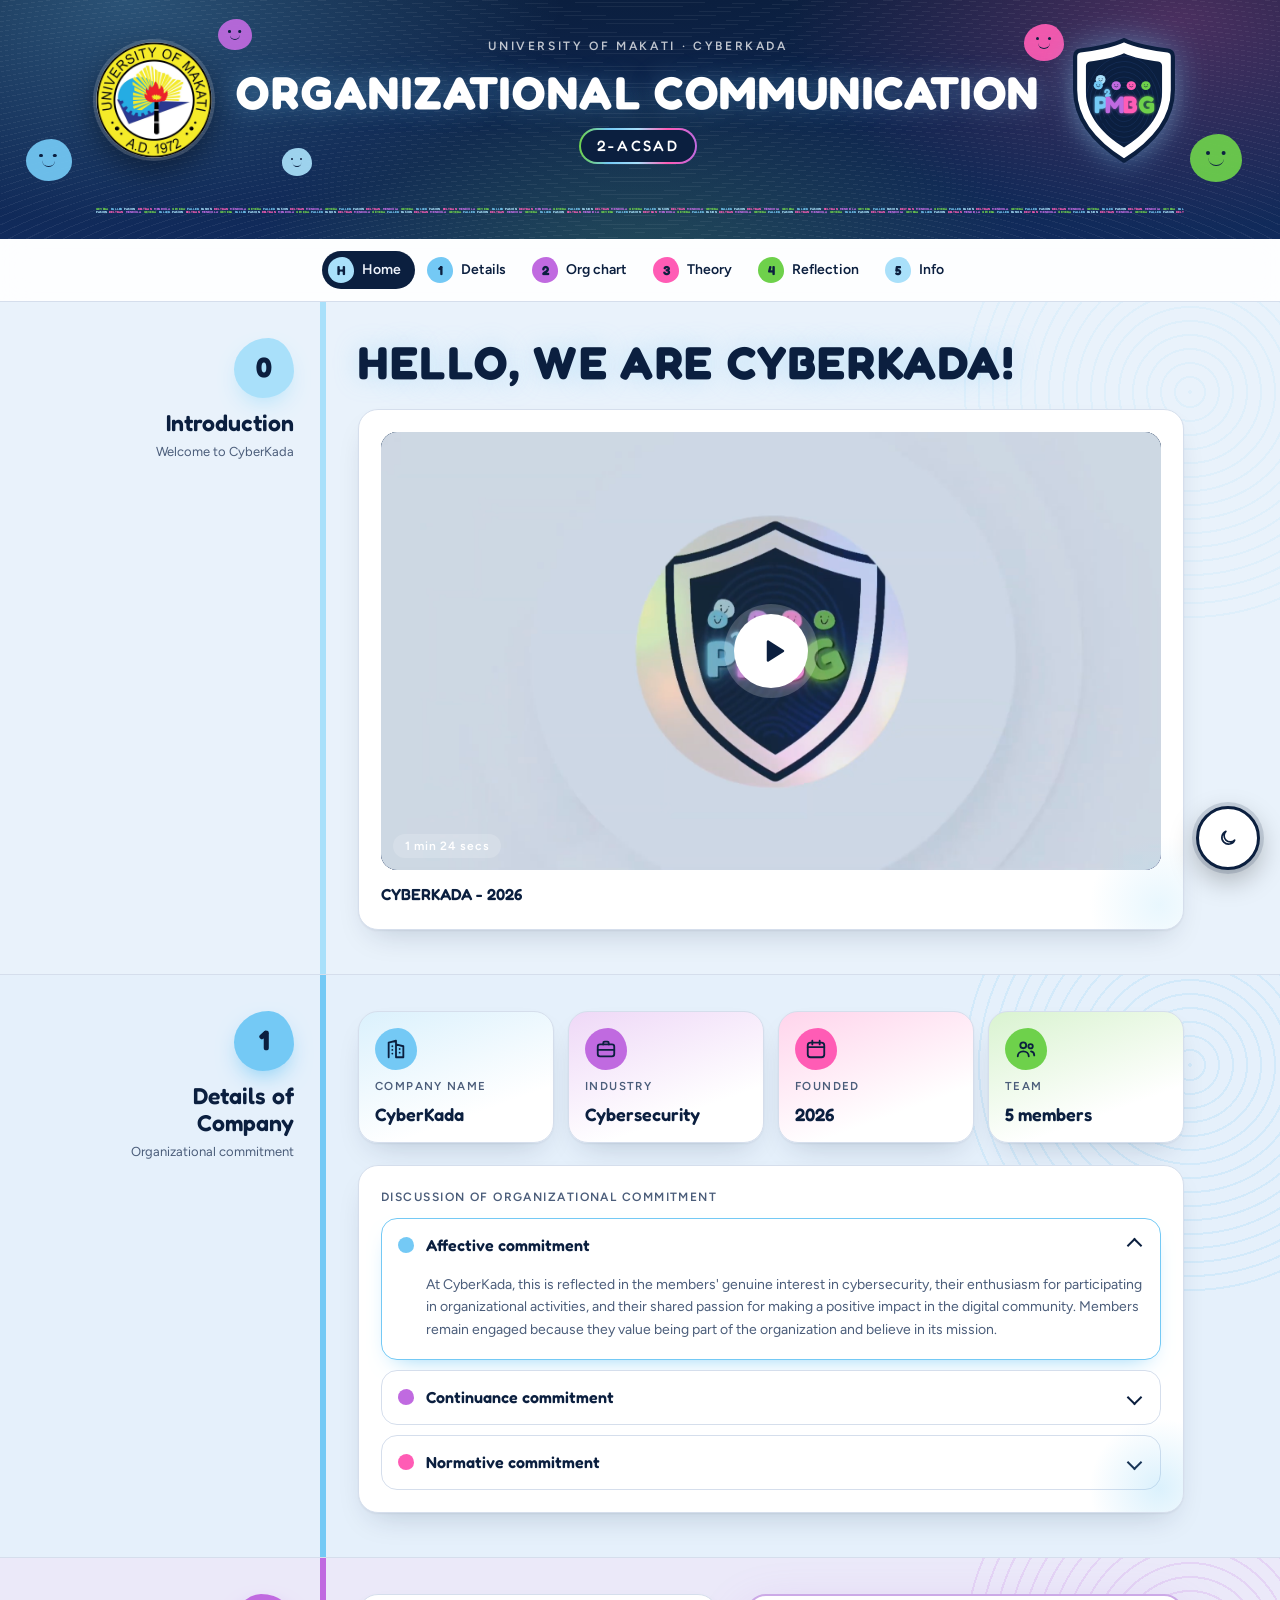
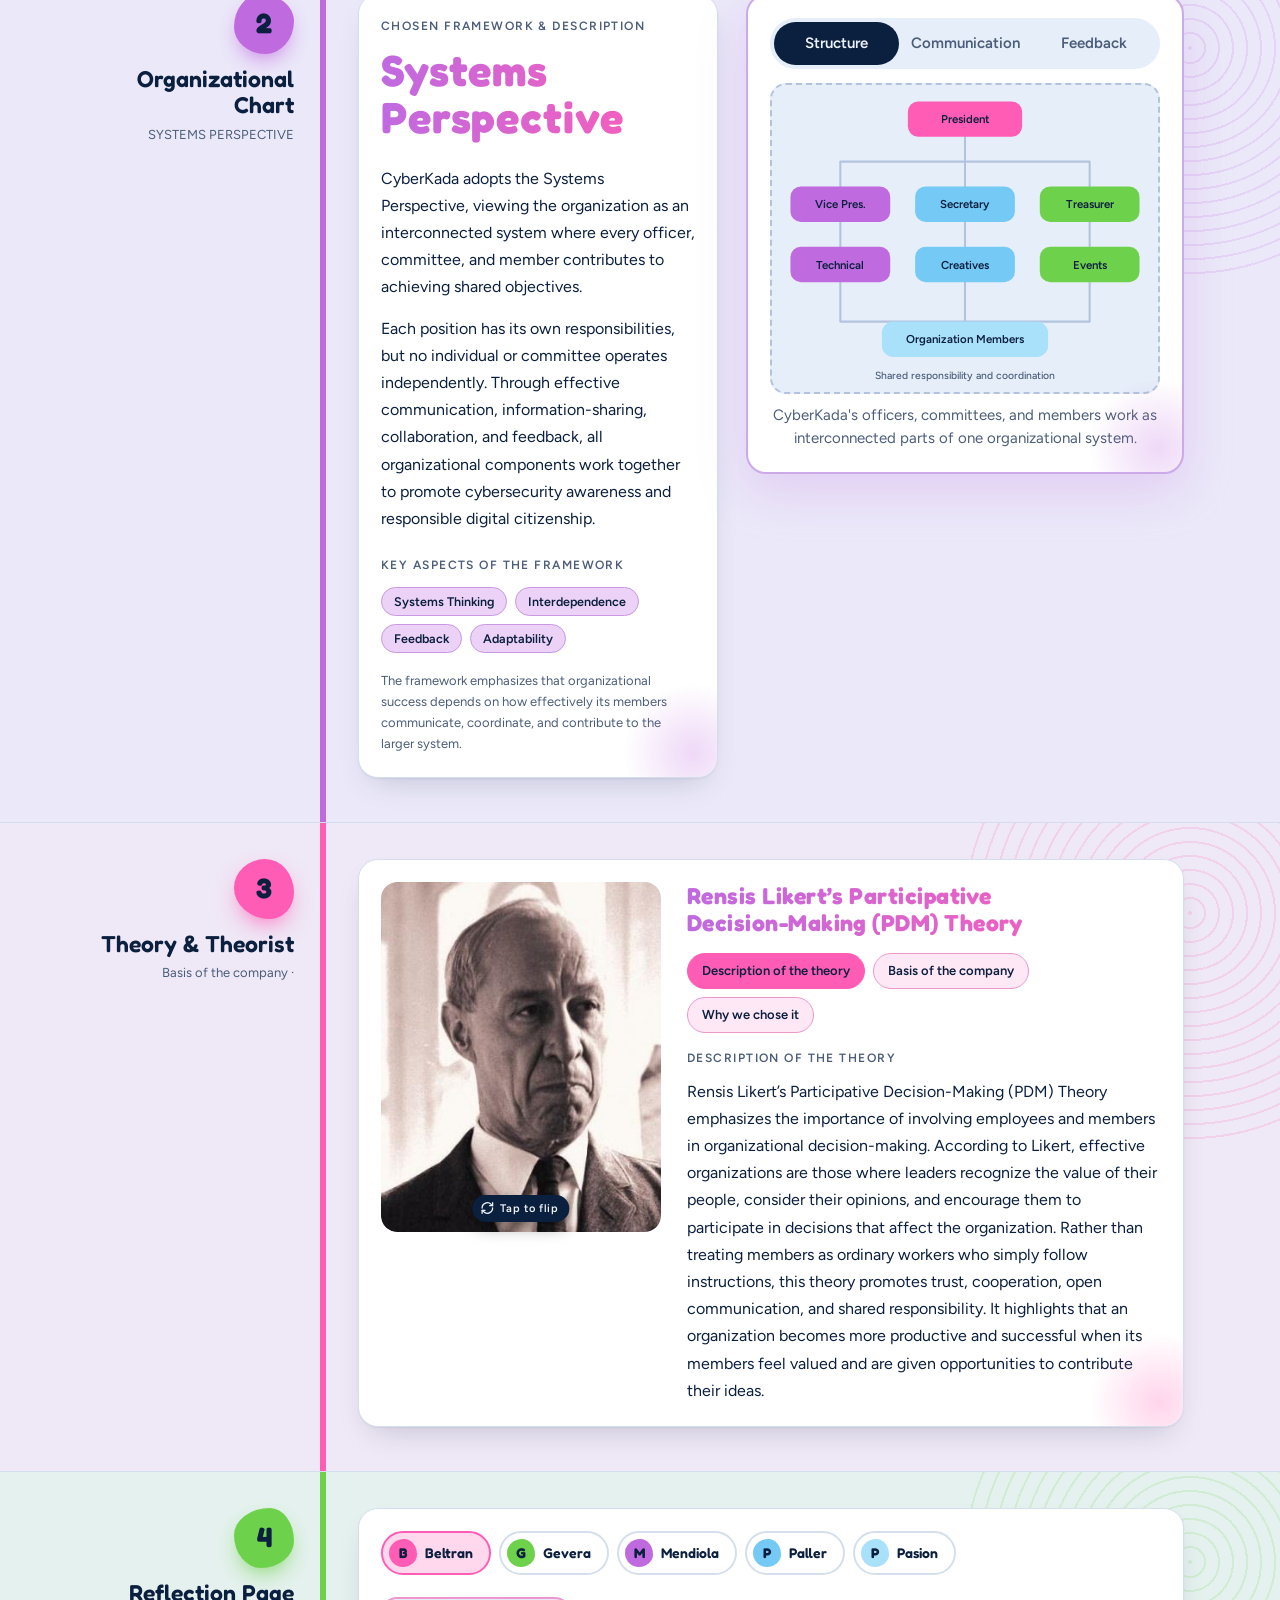
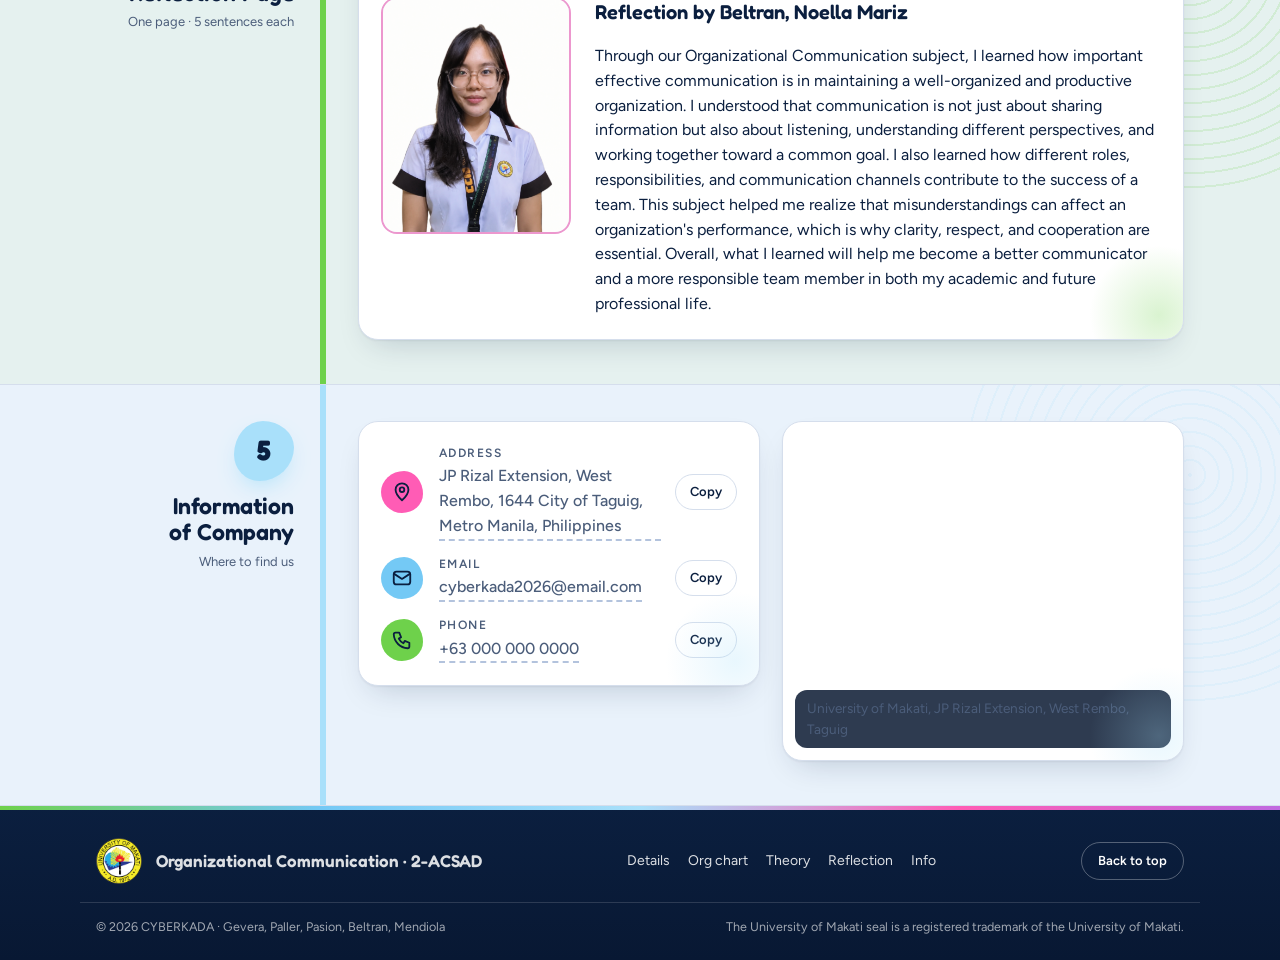
==== commit 13a494b4: "video" ====
--- a/index.html
+++ b/index.html
@@ -120,7 +120,7 @@
         <!-- EMBEDDED VIDEO (moved here from Section 3) -->
         <div class="card rv" style="--c: var(--ice)">
           <!-- Put the embed link in data-embed, e.g. https://www.youtube.com/embed/VIDEO_ID -->
-            <div class="video" id="video" data-embed="https://youtu.be/MFbnEUSoSR4?si=1I6hpJGEQ3uAbpvI">
+            <div class="video" id="video" data-embed="https://www.youtube.com/embed/MFbnEUSoSR4?autoplay=1">
             <div class="vposter">
               <img src="img/Screenshot 2026-11-20 142925.png" alt="Thumbnail">
             </div>
